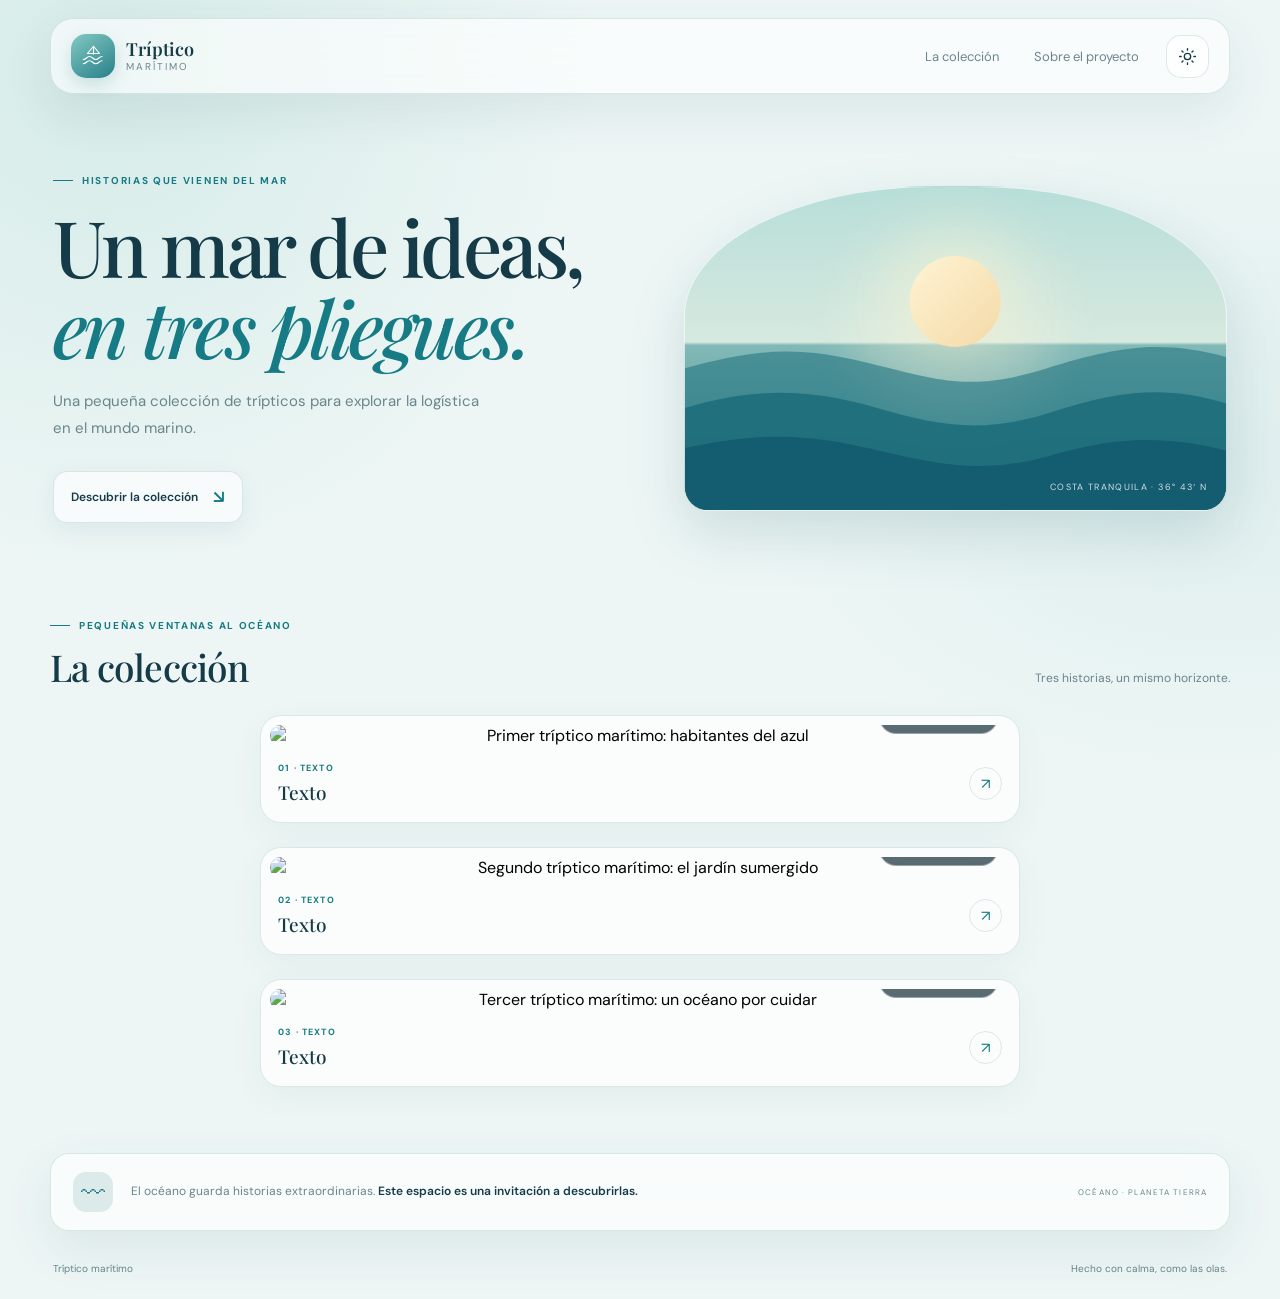
==== triptico/index.html @ 5e7aca82 "Add files via upload" ====
<!DOCTYPE html>
<html lang="es" data-theme="light">
<head>
    <meta charset="UTF-8">
    <meta name="viewport" content="width=device-width, initial-scale=1.0">
    <meta name="theme-color" content="#eaf5f5">
    <meta name="description" content="Una colección de trípticos inspirados en el mar.">
    <title>Tríptico marítimo</title>
    <link rel="stylesheet" href="style.css">
</head>
<body>
    <div class="page-shell">
        <header class="site-header glass-panel">
            <a class="brand" href="#inicio" aria-label="Tríptico marítimo, inicio">
                <span class="brand-mark" aria-hidden="true">
                    <svg viewBox="0 0 48 48" fill="none">
                        <path d="M7 29c5.2 0 5.2-5 10.4-5s5.2 5 10.4 5 5.2-5 10.4-5" />
                        <path d="M7 36c5.2 0 5.2-5 10.4-5s5.2 5 10.4 5 5.2-5 10.4-5" />
                        <path d="M24 7v13m0-13 10 12H14L24 7Z" />
                    </svg>
                </span>
                <span class="brand-copy">
                    <strong>Tríptico</strong>
                    <span>marítimo</span>
                </span>
            </a>

            <nav class="main-nav" aria-label="Navegación principal">
                <a href="#coleccion">La colección</a>
                <a href="#sobre">Sobre el proyecto</a>
            </nav>

            <button class="theme-toggle" type="button" aria-label="Cambiar a modo oscuro" title="Cambiar tema">
                <svg class="sun-icon" viewBox="0 0 24 24" aria-hidden="true">
                    <circle cx="12" cy="12" r="4" />
                    <path d="M12 2v2m0 16v2M4.93 4.93l1.42 1.42m11.3 11.3 1.42 1.42M2 12h2m16 0h2M4.93 19.07l1.42-1.42m11.3-11.3 1.42-1.42" />
                </svg>
                <svg class="moon-icon" viewBox="0 0 24 24" aria-hidden="true">
                    <path d="M20.2 15.1A8.5 8.5 0 0 1 8.9 3.8 8.6 8.6 0 1 0 20.2 15.1Z" />
                </svg>
            </button>
        </header>

        <main id="inicio">
            <section class="hero" aria-labelledby="hero-title">
                <div class="hero-copy">
                    <p class="eyebrow"><span></span> Historias que vienen del mar</p>
                    <h1 id="hero-title">Un mar de ideas,<br><em>en tres pliegues.</em></h1>
                    <p class="hero-description">Una pequeña colección de trípticos para explorar la logística en el mundo marino.</p>
                    <a class="primary-link" href="#coleccion">Descubrir la colección <span aria-hidden="true">↘</span></a>
                </div>
                <div class="hero-art" aria-hidden="true">
                    <span class="sun-glow"></span>
                    <span class="hero-sun"></span>
                    <svg class="hero-wave" viewBox="0 0 620 360" preserveAspectRatio="none">
                        <path d="M0 145c83-30 129-34 210-8s116 44 202 9 133-44 208-18v232H0V145Z" />
                        <path d="M0 205c81-33 146-28 218-1s122 41 202 7 132-40 200-13v162H0V205Z" />
                        <path d="M0 265c94-27 150-19 222 4s123 35 198 7 128-30 200-7v91H0v-95Z" />
                    </svg>
                    <span class="hero-caption">Costa tranquila · 36° 43′ N</span>
                </div>
            </section>

            <section class="collection-section" id="coleccion" aria-labelledby="collection-title">
                <div class="section-heading">
                    <div>
                        <p class="eyebrow"><span></span> Pequeñas ventanas al océano</p>
                        <h2 id="collection-title">La colección</h2>
                    </div>
                    <p class="section-note">Tres historias, un mismo horizonte.</p>
                </div>

                <div class="triptych-grid">
                    <article class="triptych-card">
                        <button class="image-open" type="button" aria-label="Ver el tríptico Habitantes del azul en pantalla completa">
                            <img src="/Imagen1.png" alt="Primer tríptico marítimo: habitantes del azul">
                            <span class="image-open-label"><span aria-hidden="true">⤢</span> Ver y ampliar</span>
                        </button>
                        <div class="card-copy">
                            <div><p class="card-category">01 · Texto</p><h3>Texto</h3></div>
                            <span class="card-arrow" aria-hidden="true">↗</span>
                        </div>
                    </article>

                    <article class="triptych-card">
                        <button class="image-open" type="button" aria-label="Ver el tríptico El jardín sumergido en pantalla completa">
                            <img src="/Imagen2.png" alt="Segundo tríptico marítimo: el jardín sumergido">
                            <span class="image-open-label"><span aria-hidden="true">⤢</span> Ver y ampliar</span>
                        </button>
                        <div class="card-copy">
                            <div><p class="card-category">02 · Texto</p><h3>Texto</h3></div>
                            <span class="card-arrow" aria-hidden="true">↗</span>
                        </div>
                    </article>

                    <article class="triptych-card">
                        <button class="image-open" type="button" aria-label="Ver el tríptico Un océano por cuidar en pantalla completa">
                            <img src="/Imagen3.png" alt="Tercer tríptico marítimo: un océano por cuidar">
                            <span class="image-open-label"><span aria-hidden="true">⤢</span> Ver y ampliar</span>
                        </button>
                        <div class="card-copy">
                            <div><p class="card-category">03 · Texto</p><h3>Texto</h3></div>
                            <span class="card-arrow" aria-hidden="true">↗</span>
                        </div>
                    </article>
                </div>
            </section>

            <section class="about-strip glass-panel" id="sobre">
                <span class="about-icon" aria-hidden="true">〰</span>
                <p>El océano guarda historias extraordinarias. <strong>Este espacio es una invitación a descubrirlas.</strong></p>
                <span class="about-coordinate">OCÉANO · PLANETA TIERRA</span>
            </section>
        </main>

        <footer class="site-footer"><span>Tríptico marítimo</span><span>Hecho con calma, como las olas.</span></footer>
    </div>

    <dialog class="image-viewer" aria-label="Visor de tríptico ampliado">
        <div class="viewer-toolbar">
            <span class="viewer-title">Vista ampliada</span>
            <div class="viewer-controls" aria-label="Controles de zoom">
                <button class="zoom-out" type="button" aria-label="Alejar">−</button>
                <span class="zoom-level" aria-live="polite">100%</span>
                <button class="zoom-in" type="button" aria-label="Acercar">+</button>
                <button class="zoom-reset" type="button">Ajustar</button>
            </div>
            <button class="viewer-close" type="button" aria-label="Cerrar imagen">×</button>
        </div>
        <div class="viewer-stage">
            <img class="viewer-image" alt="">
        </div>
    </dialog>

    <script>
        const themeToggle = document.querySelector('.theme-toggle');
        const themeColor = document.querySelector('meta[name="theme-color"]');
        const savedTheme = localStorage.getItem('triptico-theme');

        if (savedTheme === 'dark') {
            document.documentElement.dataset.theme = 'dark';
            themeColor.content = '#101b25';
            themeToggle.setAttribute('aria-label', 'Cambiar a modo claro');
        }

        themeToggle.addEventListener('click', () => {
            const isDark = document.documentElement.dataset.theme === 'dark';
            const nextTheme = isDark ? 'light' : 'dark';
            document.documentElement.dataset.theme = nextTheme;
            themeColor.content = nextTheme === 'dark' ? '#101b25' : '#eaf5f5';
            themeToggle.setAttribute('aria-label', nextTheme === 'dark' ? 'Cambiar a modo claro' : 'Cambiar a modo oscuro');
            localStorage.setItem('triptico-theme', nextTheme);
        });

        const imageViewer = document.querySelector('.image-viewer');
        const viewerImage = document.querySelector('.viewer-image');
        const zoomLevel = document.querySelector('.zoom-level');
        let currentZoom = 1;

        function setZoom(zoom) {
            currentZoom = Math.min(2.5, Math.max(0.5, zoom));
            viewerImage.style.width = `${currentZoom * 100}%`;
            zoomLevel.textContent = `${Math.round(currentZoom * 100)}%`;
        }

        document.querySelectorAll('.image-open').forEach((button) => {
            button.addEventListener('click', () => {
                const image = button.querySelector('img');
                viewerImage.src = image.src;
                viewerImage.alt = image.alt;
                setZoom(1);
                imageViewer.showModal();
            });
        });

        document.querySelector('.zoom-in').addEventListener('click', () => setZoom(currentZoom + 0.25));
        document.querySelector('.zoom-out').addEventListener('click', () => setZoom(currentZoom - 0.25));
        document.querySelector('.zoom-reset').addEventListener('click', () => setZoom(1));
        document.querySelector('.viewer-close').addEventListener('click', () => imageViewer.close());
        imageViewer.addEventListener('click', (event) => {
            if (event.target === imageViewer) imageViewer.close();
        });
    </script>
</body>
</html>
---- triptico/style.css ----
@import url('https://fonts.googleapis.com/css2?family=DM+Sans:wght@400;500;600;700&family=Playfair+Display:ital,wght@0,500;0,600;0,700;1,500;1,600&display=swap');

:root {
	color-scheme: light;
	--page: #edf6f5;
	--page-deep: #dcebea;
	--ink: #153b49;
	--muted: #6a858b;
	--accent: #167b84;
	--line: rgba(36, 94, 104, .14);
	--glass: rgba(255, 255, 255, .62);
	--card: rgba(255, 255, 255, .76);
	--shadow: 0 18px 50px rgba(35, 80, 88, .09);
	font-family: 'DM Sans', sans-serif;
}

:root[data-theme='dark'] {
	color-scheme: dark;
	--page: #101b25;
	--page-deep: #172936;
	--ink: #e4f0ee;
	--muted: #9bb3b6;
	--accent: #80d3cd;
	--line: rgba(188, 226, 222, .14);
	--glass: rgba(31, 51, 64, .66);
	--card: rgba(26, 43, 55, .88);
	--shadow: 0 18px 50px rgba(0, 0, 0, .2);
}

* { box-sizing: border-box; }

html { scroll-behavior: smooth; }

body {
	min-width: 320px;
	margin: 0;
	color: var(--ink);
	background:
		radial-gradient(ellipse at 8% 5%, rgba(178, 220, 213, .4), transparent 31rem),
		radial-gradient(ellipse at 95% 35%, rgba(193, 222, 224, .33), transparent 30rem),
		var(--page);
	transition: color .3s ease, background-color .3s ease;
}

button, a { font: inherit; }
a { color: inherit; text-decoration: none; }

.page-shell { width: min(1180px, calc(100% - 64px)); margin: 0 auto; }
.glass-panel { background: var(--glass); border: 1px solid rgba(255, 255, 255, .53); box-shadow: var(--shadow); backdrop-filter: blur(22px); -webkit-backdrop-filter: blur(22px); }

.site-header {
	position: sticky;
	z-index: 5;
	top: 18px;
	display: flex;
	align-items: center;
	justify-content: space-between;
	min-height: 76px;
	margin-top: 18px;
	padding: 12px 20px;
	border: 1px solid var(--line);
	border-radius: 23px;
}

.brand { display: inline-flex; align-items: center; gap: 11px; }
.brand-mark { display: grid; width: 44px; height: 44px; place-items: center; border-radius: 15px; color: white; background: linear-gradient(145deg, #83c9c3, #287f89); box-shadow: 0 7px 18px rgba(35, 121, 130, .2); }
.brand-mark svg { width: 29px; stroke: currentColor; stroke-linecap: round; stroke-linejoin: round; stroke-width: 1.8; }
.brand-copy { display: flex; flex-direction: column; line-height: 1.02; }
.brand-copy strong { font-family: 'Playfair Display', serif; font-size: 18px; font-weight: 600; }
.brand-copy span { margin-top: 4px; color: var(--muted); font-size: 10px; letter-spacing: .2em; text-transform: uppercase; }
.main-nav { display: flex; align-items: center; gap: 35px; margin-left: auto; margin-right: 27px; }
.main-nav a { color: var(--muted); font-size: 13px; transition: color .2s ease; }
.main-nav a:hover { color: var(--accent); }
.theme-toggle { display: grid; width: 43px; height: 43px; place-items: center; border: 1px solid var(--line); border-radius: 15px; color: var(--ink); background: var(--glass); cursor: pointer; transition: transform .2s ease, background .2s ease; }
.theme-toggle:hover { transform: translateY(-2px); background: var(--page-deep); }
.theme-toggle svg { width: 19px; fill: none; stroke: currentColor; stroke-linecap: round; stroke-linejoin: round; stroke-width: 1.7; }
.moon-icon, [data-theme='dark'] .sun-icon { display: none; }
[data-theme='dark'] .moon-icon { display: block; }

.hero { display: grid; min-height: 460px; grid-template-columns: 1fr .92fr; align-items: center; gap: 40px; padding: 68px 3px 72px; }
.hero-copy { position: relative; z-index: 1; padding: 12px 0; }
.eyebrow { display: flex; align-items: center; gap: 9px; margin: 0 0 19px; color: var(--accent); font-size: 10px; font-weight: 700; letter-spacing: .17em; text-transform: uppercase; }
.eyebrow > span { width: 20px; height: 1px; background: currentColor; }
h1, h2, h3, p { margin-top: 0; }
h1, h2, h3 { font-family: 'Playfair Display', Georgia, serif; }
h1 { max-width: 580px; margin-bottom: 20px; font-size: clamp(48px, 6.4vw, 78px); font-weight: 500; letter-spacing: -.045em; line-height: 1.04; }
h1 em { color: var(--accent); font-weight: 500; }
.hero-description { max-width: 430px; margin-bottom: 29px; color: var(--muted); font-size: 15px; line-height: 1.8; }
.primary-link { display: inline-flex; align-items: center; gap: 15px; padding: 13px 17px; border: 1px solid var(--line); border-radius: 14px; color: var(--ink); background: var(--glass); box-shadow: 0 8px 24px rgba(29, 81, 91, .07); font-size: 12px; font-weight: 600; transition: gap .2s ease, transform .2s ease; }
.primary-link:hover { gap: 21px; transform: translateY(-2px); }
.primary-link span { color: var(--accent); font-size: 18px; }

.hero-art { position: relative; height: 325px; overflow: hidden; border: 1px solid rgba(255, 255, 255, .65); border-radius: 46% 46% 24px 24px / 40% 40% 24px 24px; background: linear-gradient(180deg, #b7ded9 0%, #d6e9df 48%, #82b9b7 49%, #428b94 100%); box-shadow: 0 22px 55px rgba(53, 113, 119, .18); }
.sun-glow { position: absolute; top: 27px; left: 50%; width: 210px; height: 210px; border-radius: 50%; background: rgba(250, 246, 220, .29); filter: blur(24px); transform: translateX(-50%); }
.hero-sun { position: absolute; top: 69px; left: 50%; width: 91px; height: 91px; border-radius: 50%; background: linear-gradient(135deg, #fff4d4, #f4d9a6); box-shadow: 0 0 50px rgba(255, 242, 205, .52); transform: translateX(-50%); }
.hero-wave { position: absolute; right: 0; bottom: -1px; left: 0; width: 100%; height: 74%; }
.hero-wave path:nth-child(1) { fill: rgba(39, 120, 132, .62); }
.hero-wave path:nth-child(2) { fill: rgba(25, 105, 121, .78); }
.hero-wave path:nth-child(3) { fill: #145c70; }
.hero-caption { position: absolute; right: 19px; bottom: 17px; color: rgba(255, 255, 255, .8); font-size: 9px; letter-spacing: .15em; text-transform: uppercase; }
[data-theme='dark'] .hero-art { background: linear-gradient(180deg, #29495b 0%, #526f75 47%, #316978 48%, #183f54 100%); }
[data-theme='dark'] .hero-wave path:nth-child(3) { fill: #102f43; }

.collection-section { padding: 12px 0 66px; }
.section-heading { display: flex; align-items: end; justify-content: space-between; margin-bottom: 24px; }
.section-heading .eyebrow { margin-bottom: 10px; }
h2 { margin: 0; font-size: 37px; font-weight: 500; letter-spacing: -.025em; }
.section-note { margin-bottom: 5px; color: var(--muted); font-size: 12px; }
.triptych-grid { display: grid; max-width: 760px; grid-template-columns: 1fr; gap: 24px; margin: 0 auto; }
.triptych-card { padding: 9px 9px 17px; border: 1px solid var(--line); border-radius: 21px; background: var(--card); box-shadow: 0 10px 32px rgba(38, 83, 89, .055); transition: transform .25s ease, box-shadow .25s ease; }
.triptych-card:hover { transform: translateY(-5px); box-shadow: var(--shadow); }
.image-open { position: relative; display: block; width: 100%; overflow: hidden; padding: 0; border: 0; border-radius: 15px; background: transparent; cursor: zoom-in; }
.image-open img { display: block; width: 100%; height: auto; }
.image-open-label { position: absolute; right: 12px; bottom: 12px; display: flex; align-items: center; gap: 7px; padding: 9px 12px; border: 1px solid rgba(255, 255, 255, .38); border-radius: 30px; color: white; background: rgba(12, 39, 49, .68); backdrop-filter: blur(12px); font-size: 11px; font-weight: 600; }
.image-open-label > span { font-size: 17px; line-height: .8; }
.image-viewer { position: fixed; inset: 0; width: 100vw; height: 100dvh; max-width: 100vw; max-height: 100dvh; margin: 0; padding: 0; overflow: hidden; border: 0; color: var(--ink); background: var(--page); }
.image-viewer::backdrop { background: rgba(4, 16, 24, .88); backdrop-filter: blur(8px); }
.viewer-toolbar { position: relative; z-index: 1; display: flex; min-height: 64px; align-items: center; justify-content: space-between; gap: 12px; padding: 10px 16px; border-bottom: 1px solid var(--line); background: var(--glass); backdrop-filter: blur(18px); }
.viewer-title { overflow: hidden; font-size: 12px; font-weight: 600; text-overflow: ellipsis; white-space: nowrap; }
.viewer-controls { display: flex; align-items: center; gap: 8px; }
.viewer-controls button, .viewer-close { min-width: 36px; height: 36px; padding: 0 10px; border: 1px solid var(--line); border-radius: 12px; color: var(--ink); background: var(--card); cursor: pointer; }
.viewer-controls button:hover, .viewer-close:hover { background: var(--page-deep); }
.viewer-controls .zoom-in, .viewer-controls .zoom-out { font-size: 21px; }
.zoom-level { min-width: 43px; color: var(--muted); font-size: 11px; text-align: center; }
.viewer-controls .zoom-reset { font-size: 11px; }
.viewer-close { flex: 0 0 auto; font-size: 23px; line-height: 1; }
.viewer-stage { width: 100%; height: calc(100dvh - 64px); overflow: auto; overscroll-behavior: contain; padding: 10px 14px 28px; touch-action: pan-x pan-y pinch-zoom; }
.viewer-image { display: block; width: 100%; height: auto; margin: 0 auto; }
.card-copy { display: flex; align-items: center; justify-content: space-between; padding: 16px 8px 0; }
.card-category { margin-bottom: 5px; color: var(--accent); font-size: 9px; font-weight: 700; letter-spacing: .13em; text-transform: uppercase; }
h3 { margin-bottom: 0; font-size: 19px; font-weight: 500; }
.card-arrow { display: grid; width: 33px; height: 33px; flex: 0 0 auto; place-items: center; border: 1px solid var(--line); border-radius: 50%; color: var(--accent); font-size: 15px; }

.about-strip { display: flex; align-items: center; gap: 18px; margin-bottom: 31px; padding: 18px 22px; border: 1px solid var(--line); border-radius: 19px; }
.about-icon { display: grid; width: 40px; height: 40px; flex: 0 0 auto; place-items: center; border-radius: 13px; color: var(--accent); background: var(--page-deep); font-size: 24px; }
.about-strip p { flex: 1; margin: 0; color: var(--muted); font-size: 12px; line-height: 1.65; }
.about-strip strong { color: var(--ink); font-weight: 600; }
.about-coordinate { color: var(--muted); font-size: 8px; letter-spacing: .14em; white-space: nowrap; }
.site-footer { display: flex; justify-content: space-between; padding: 0 3px 24px; color: var(--muted); font-size: 10px; }

@media (max-width: 760px) {
	.page-shell { width: min(100% - 36px, 600px); }
	.site-header { min-height: 68px; padding: 10px 12px; border-radius: 19px; }
	.main-nav { gap: 16px; margin-right: 15px; }
	.main-nav a { font-size: 11px; }
	.hero { min-height: auto; grid-template-columns: 1fr; gap: 35px; padding: 62px 0 55px; }
	.hero-art { width: min(100%, 500px); height: 280px; justify-self: center; }
	.hero-copy { padding: 0; }
}

@media (max-width: 520px) {
	.page-shell { width: calc(100% - 28px); }
	.site-header { top: 10px; margin-top: 10px; }
	.brand { gap: 8px; }
	.brand-mark { width: 39px; height: 39px; border-radius: 13px; }
	.brand-copy strong { font-size: 16px; }
	.main-nav { gap: 13px; margin-right: 11px; }
	.main-nav a { font-size: 10px; }
	.main-nav a:last-child { display: none; }
	.theme-toggle { width: 39px; height: 39px; border-radius: 13px; }
	.hero { padding-top: 53px; }
	h1 { font-size: clamp(45px, 13vw, 64px); }
	.hero-description { font-size: 14px; }
	.hero-art { height: 235px; border-radius: 42% 42% 20px 20px / 32% 32% 20px 20px; }
	.viewer-toolbar { gap: 7px; padding: 9px 10px; }
	.viewer-title { display: none; }
	.viewer-controls { margin-left: auto; gap: 6px; }
	.viewer-controls button, .viewer-close { min-width: 34px; height: 34px; padding: 0 8px; }
	.section-heading { align-items: start; flex-direction: column; gap: 8px; }
	h2 { font-size: 33px; }
	.section-note { margin: 0; }
	.triptych-grid { gap: 14px; }
	.about-strip { align-items: flex-start; gap: 12px; padding: 15px; }
	.about-coordinate { display: none; }
	.site-footer { gap: 12px; font-size: 9px; }
}

@media (prefers-reduced-motion: reduce) {
	*, *::before, *::after { scroll-behavior: auto !important; transition-duration: .01ms !important; }
}
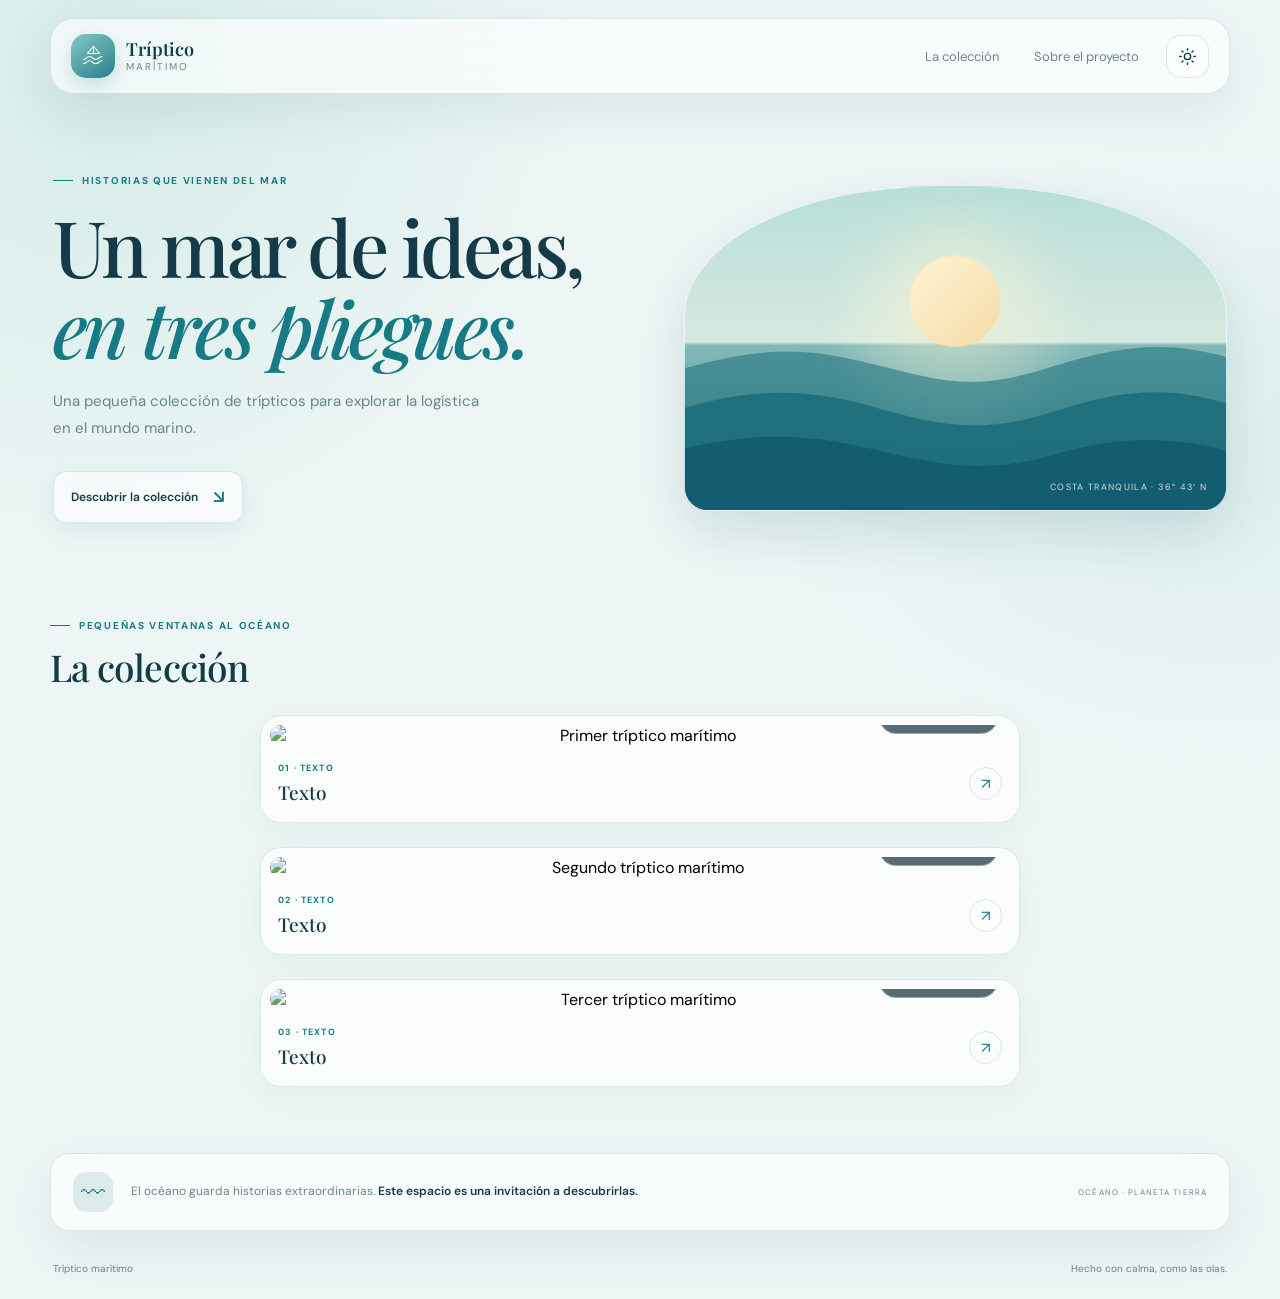
==== commit 4ff8b747: "Update index.html" ====
--- a/triptico/index.html
+++ b/triptico/index.html
@@ -67,13 +67,12 @@
                         <p class="eyebrow"><span></span> Pequeñas ventanas al océano</p>
                         <h2 id="collection-title">La colección</h2>
                     </div>
-                    <p class="section-note">Tres historias, un mismo horizonte.</p>
                 </div>
 
                 <div class="triptych-grid">
                     <article class="triptych-card">
-                        <button class="image-open" type="button" aria-label="Ver el tríptico Habitantes del azul en pantalla completa">
-                            <img src="/Imagen1.png" alt="Primer tríptico marítimo: habitantes del azul">
+                        <button class="image-open" type="button" aria-label="Ver el tríptico en pantalla completa">
+                            <img src="/Imagen1.png" alt="Primer tríptico marítimo">
                             <span class="image-open-label"><span aria-hidden="true">⤢</span> Ver y ampliar</span>
                         </button>
                         <div class="card-copy">
@@ -83,8 +82,8 @@
                     </article>
 
                     <article class="triptych-card">
-                        <button class="image-open" type="button" aria-label="Ver el tríptico El jardín sumergido en pantalla completa">
-                            <img src="/Imagen2.png" alt="Segundo tríptico marítimo: el jardín sumergido">
+                        <button class="image-open" type="button" aria-label="Ver el tríptico en pantalla completa">
+                            <img src="/Imagen2.png" alt="Segundo tríptico marítimo">
                             <span class="image-open-label"><span aria-hidden="true">⤢</span> Ver y ampliar</span>
                         </button>
                         <div class="card-copy">
@@ -94,8 +93,8 @@
                     </article>
 
                     <article class="triptych-card">
-                        <button class="image-open" type="button" aria-label="Ver el tríptico Un océano por cuidar en pantalla completa">
-                            <img src="/Imagen3.png" alt="Tercer tríptico marítimo: un océano por cuidar">
+                        <button class="image-open" type="button" aria-label="Ver el tríptico en pantalla completa">
+                            <img src="/Imagen3.png" alt="Tercer tríptico marítimo">
                             <span class="image-open-label"><span aria-hidden="true">⤢</span> Ver y ampliar</span>
                         </button>
                         <div class="card-copy">
@@ -182,4 +181,4 @@
         });
     </script>
 </body>
-</html>+</html>
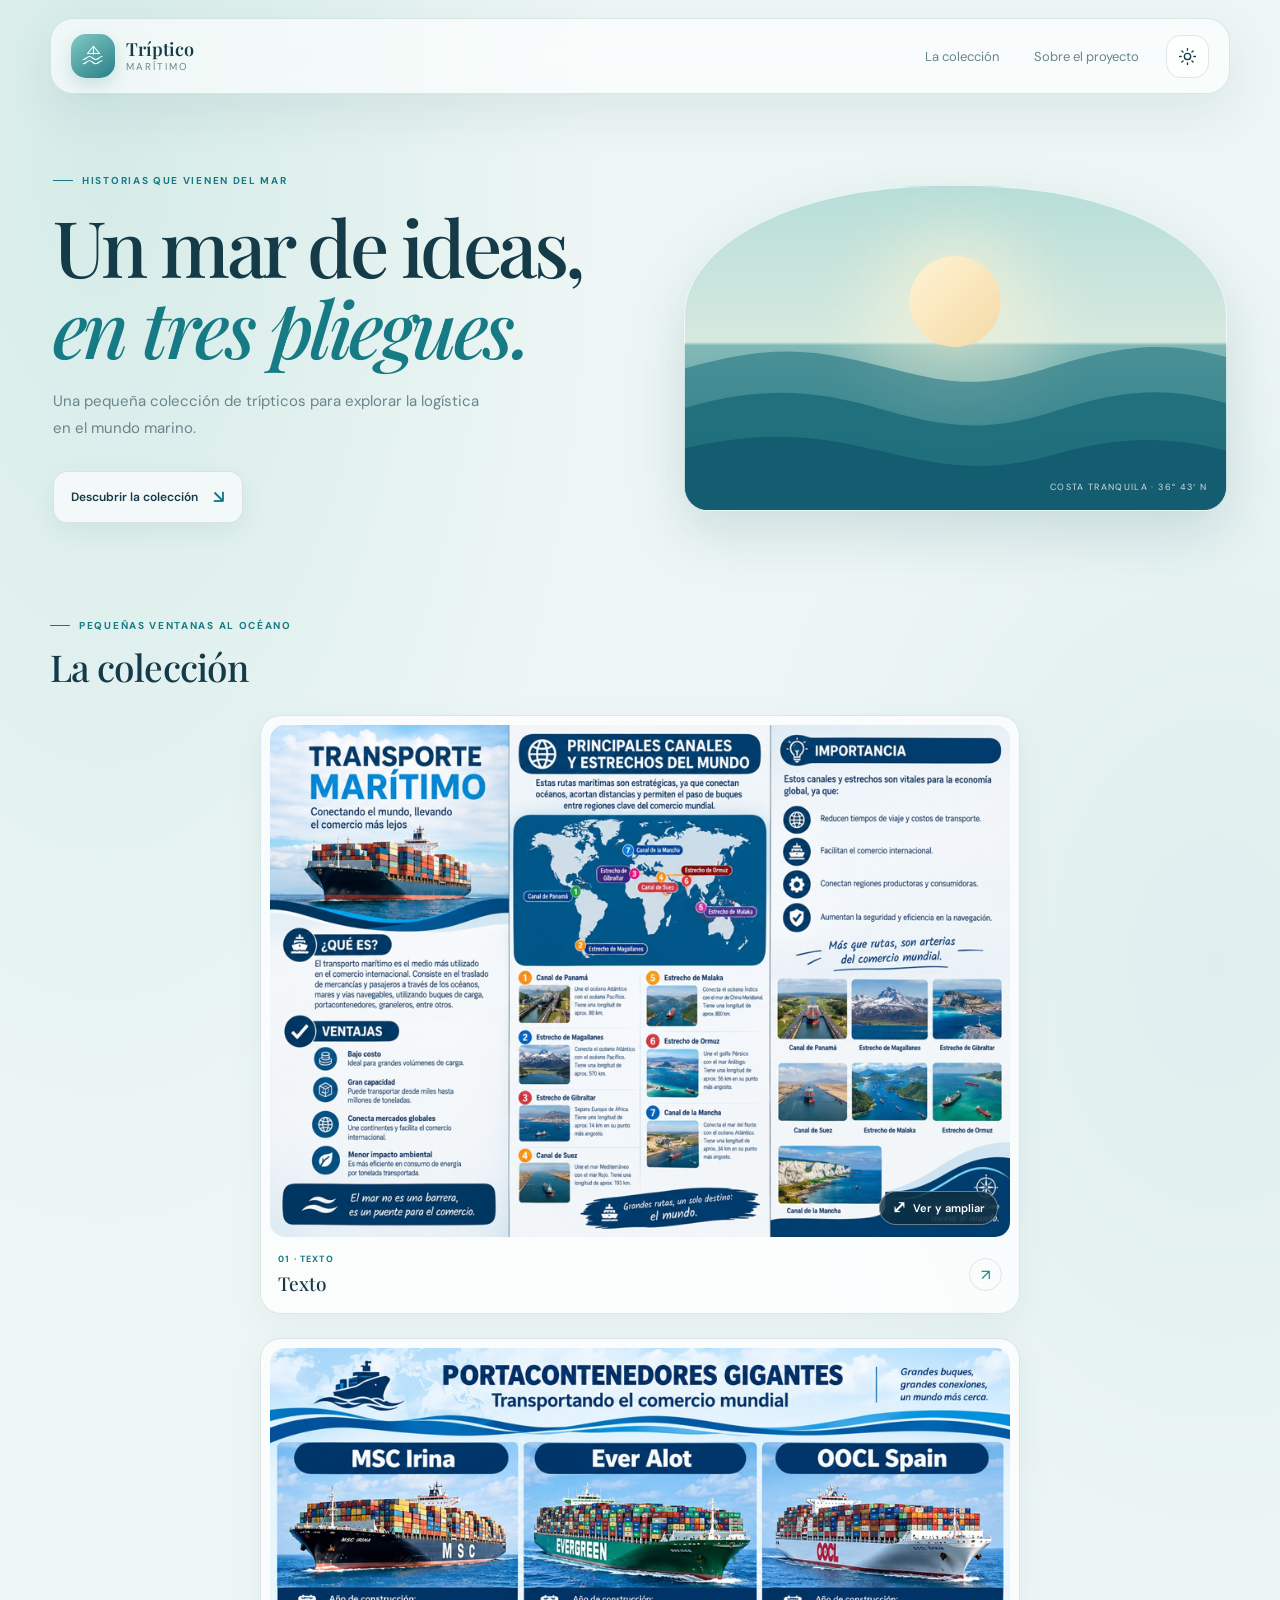
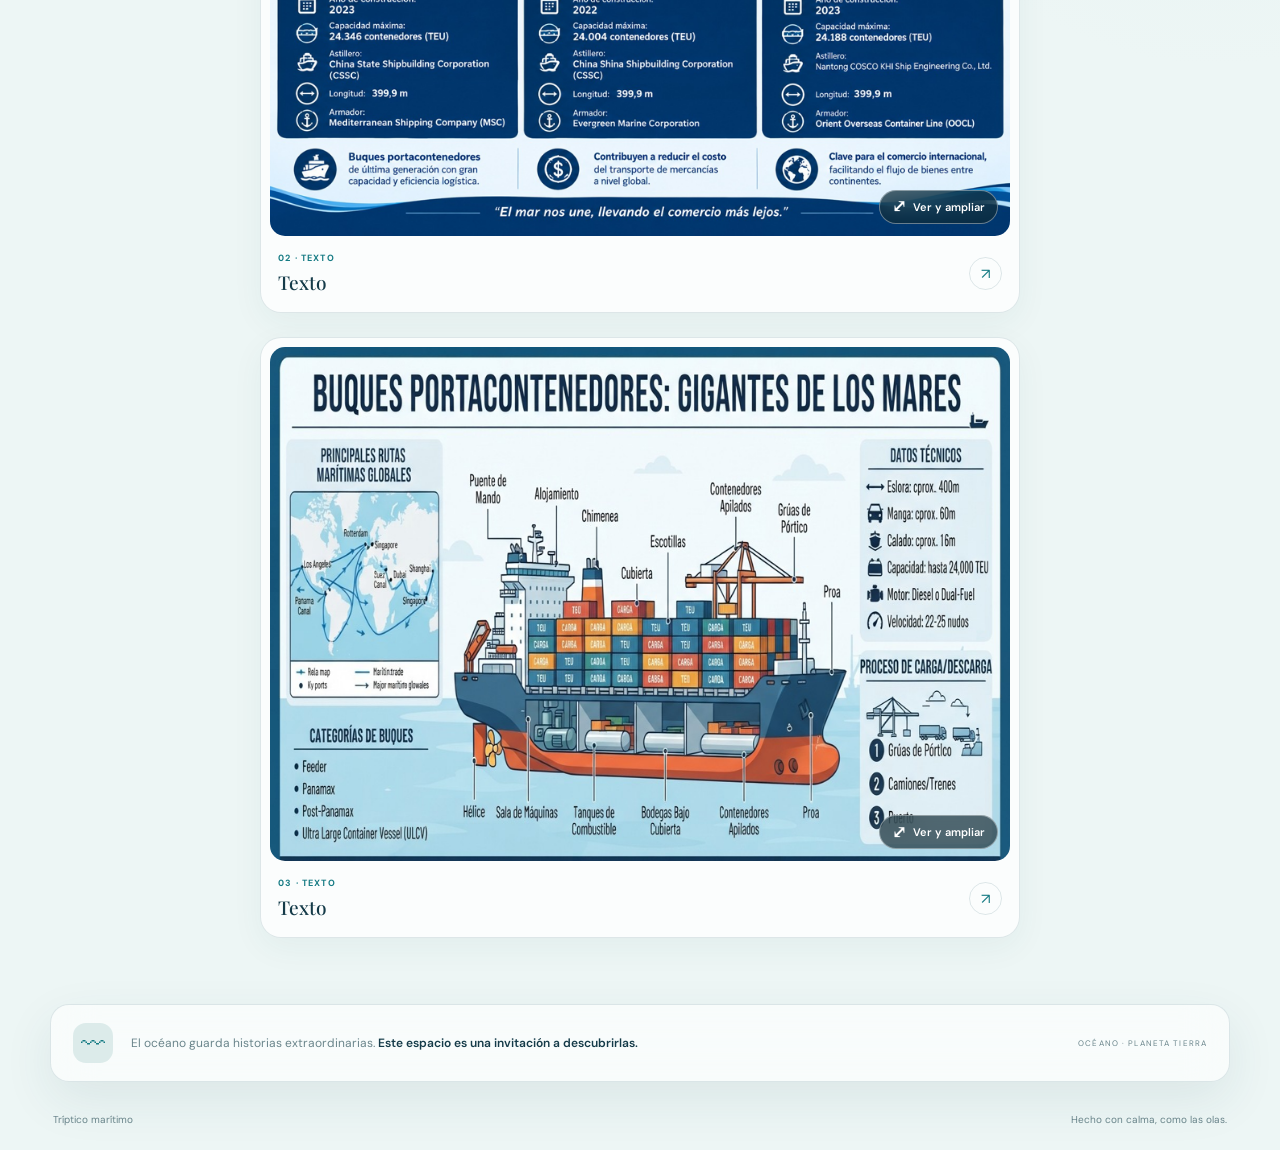
==== commit 7760f71b: "Update index.html" ====
--- a/triptico/index.html
+++ b/triptico/index.html
@@ -72,7 +72,7 @@
                 <div class="triptych-grid">
                     <article class="triptych-card">
                         <button class="image-open" type="button" aria-label="Ver el tríptico en pantalla completa">
-                            <img src="/Imagen1.png" alt="Primer tríptico marítimo">
+                            <img src="Imagen1.png" alt="Primer tríptico marítimo">
                             <span class="image-open-label"><span aria-hidden="true">⤢</span> Ver y ampliar</span>
                         </button>
                         <div class="card-copy">
@@ -83,7 +83,7 @@
 
                     <article class="triptych-card">
                         <button class="image-open" type="button" aria-label="Ver el tríptico en pantalla completa">
-                            <img src="/Imagen2.png" alt="Segundo tríptico marítimo">
+                            <img src="Imagen2.png" alt="Segundo tríptico marítimo">
                             <span class="image-open-label"><span aria-hidden="true">⤢</span> Ver y ampliar</span>
                         </button>
                         <div class="card-copy">
@@ -94,7 +94,7 @@
 
                     <article class="triptych-card">
                         <button class="image-open" type="button" aria-label="Ver el tríptico en pantalla completa">
-                            <img src="/Imagen3.png" alt="Tercer tríptico marítimo">
+                            <img src="Imagen3.png" alt="Tercer tríptico marítimo">
                             <span class="image-open-label"><span aria-hidden="true">⤢</span> Ver y ampliar</span>
                         </button>
                         <div class="card-copy">
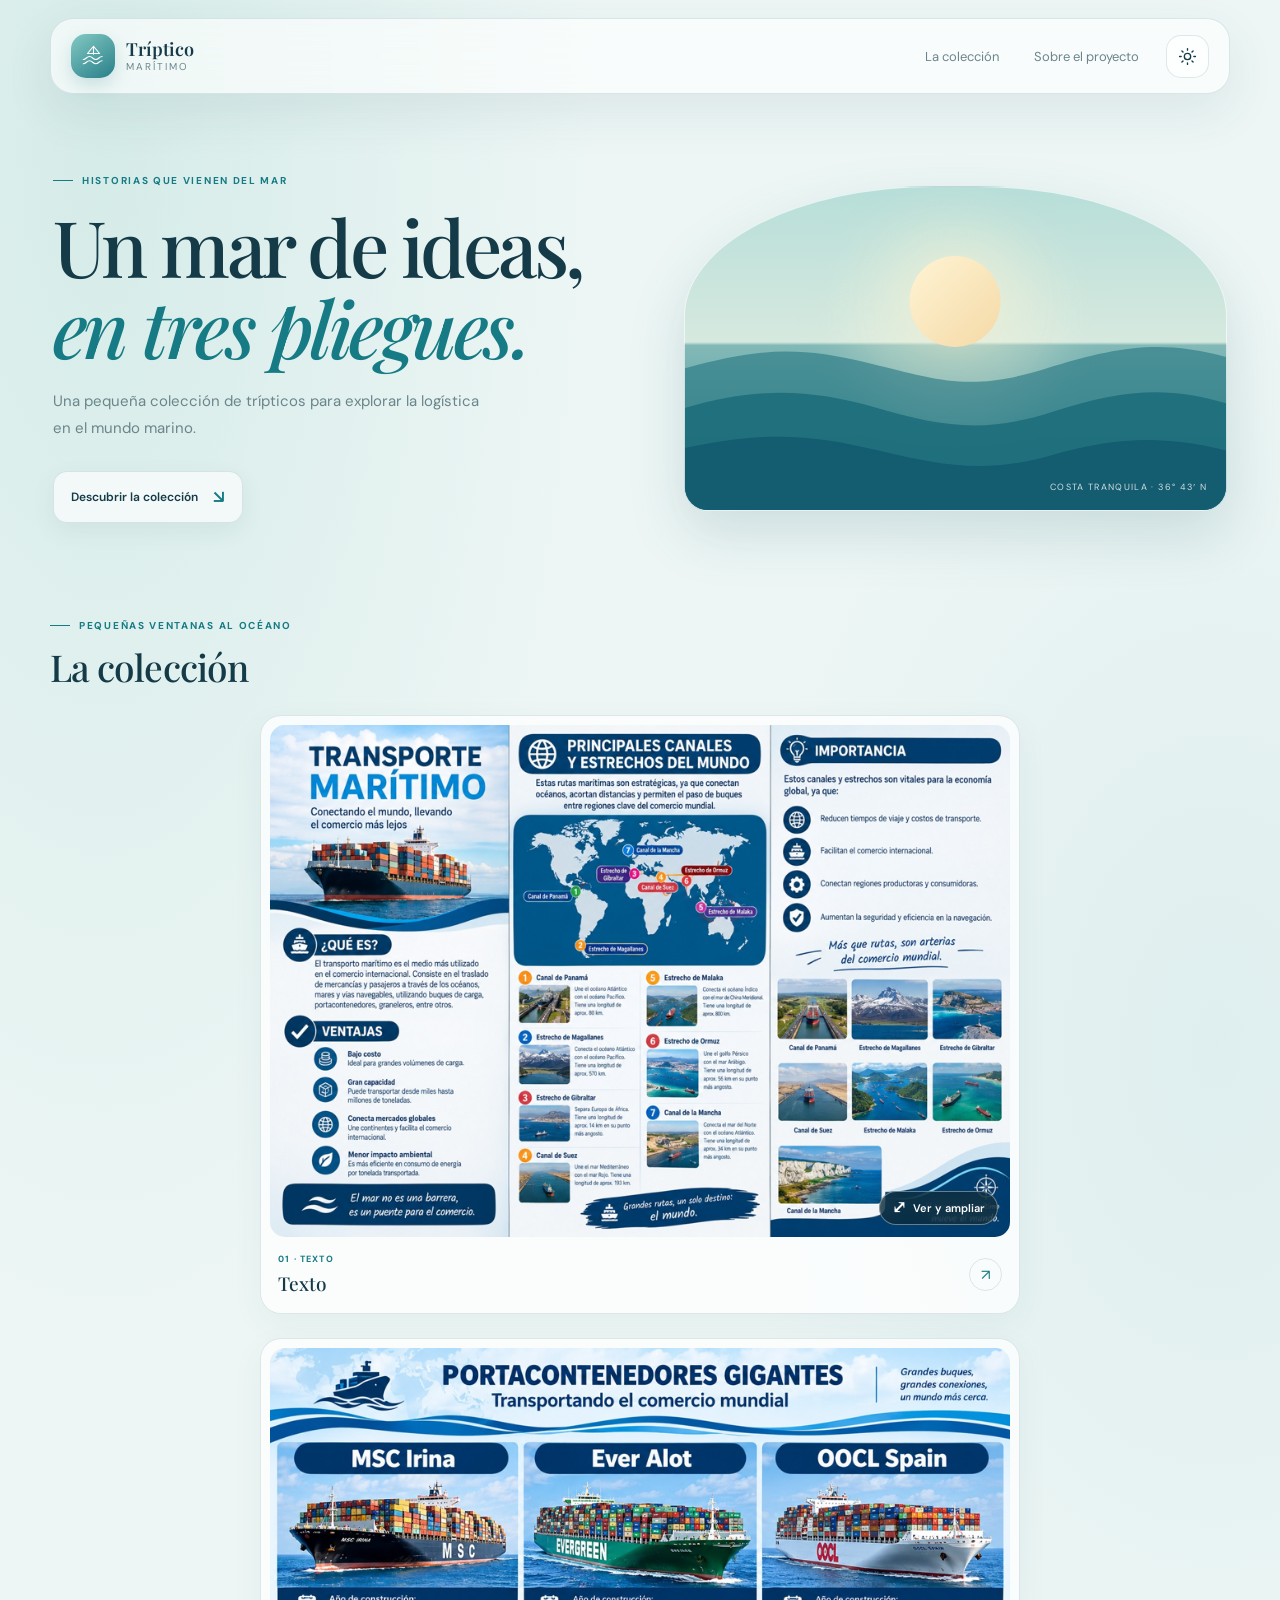
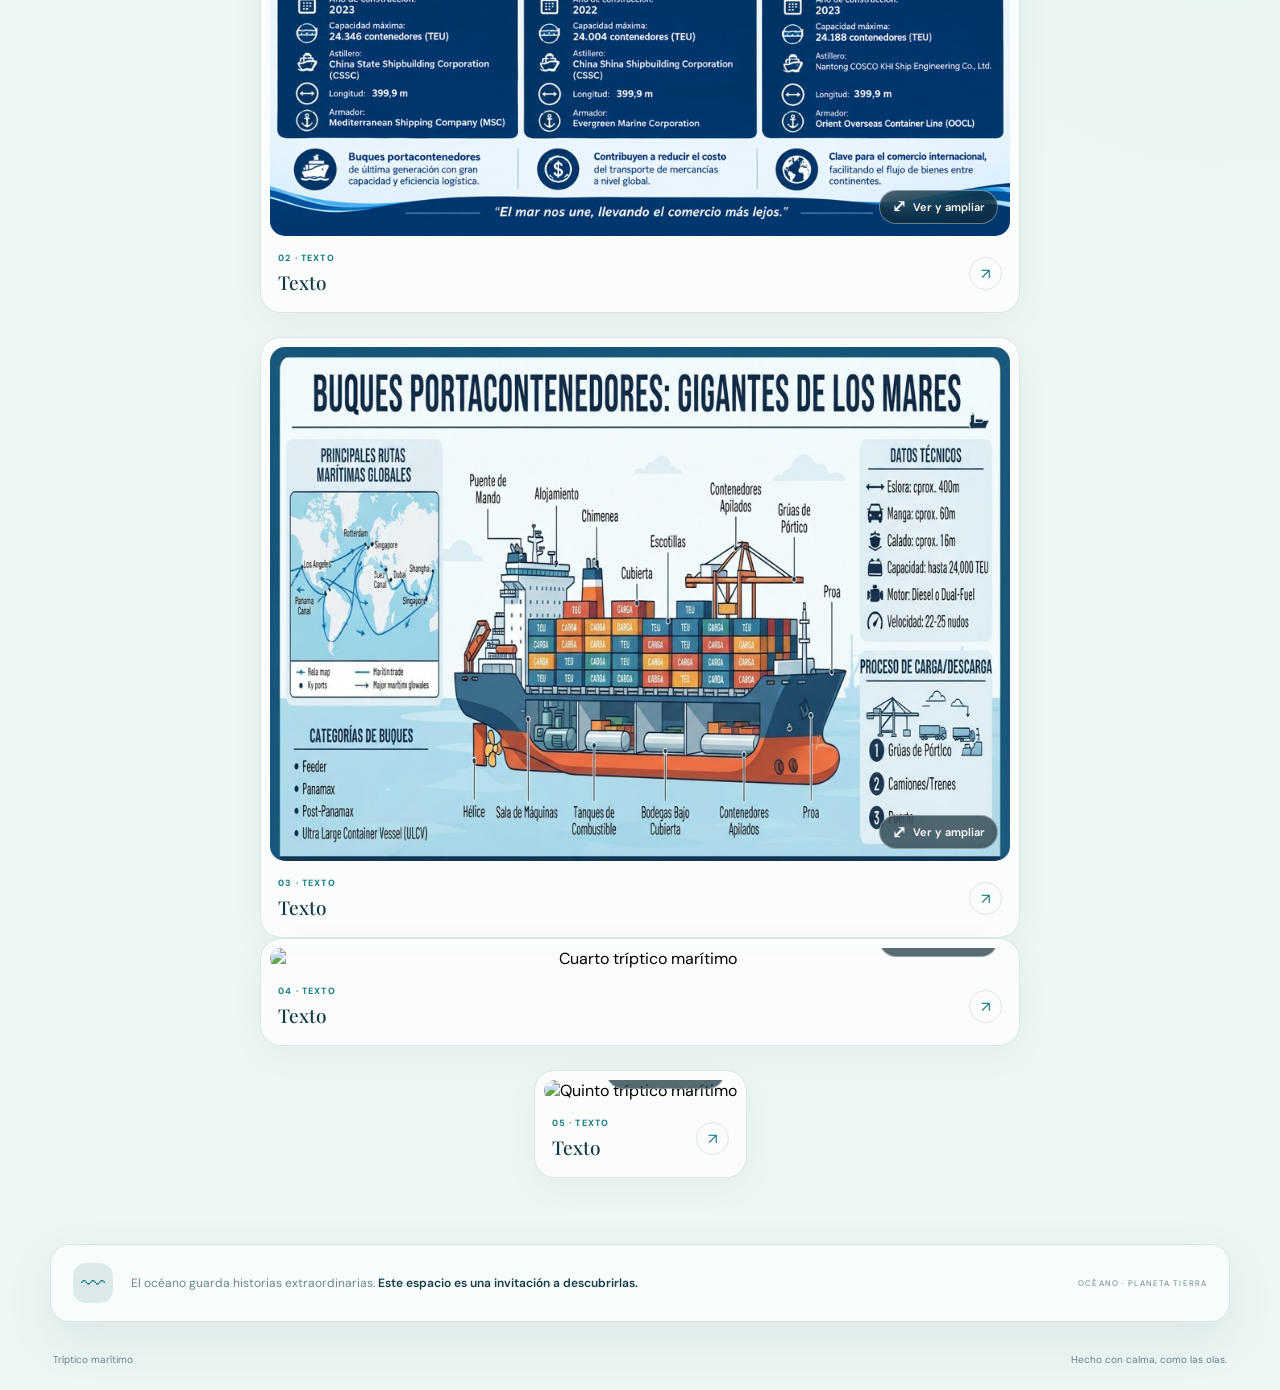
==== commit 1103bdee: "Update index.html" ====
--- a/triptico/index.html
+++ b/triptico/index.html
@@ -103,6 +103,29 @@
                         </div>
                     </article>
                 </div>
+                <div class="triptych-grid">
+                    <article class="triptych-card">
+                        <button class="image-open" type="button" aria-label="Ver el tríptico en pantalla completa">
+                            <img src="Imagen4.png" alt="Cuarto tríptico marítimo">
+                            <span class="image-open-label"><span aria-hidden="true">⤢</span> Ver y ampliar</span>
+                        </button>
+                        <div class="card-copy">
+                            <div><p class="card-category">04 · Texto</p><h3>Texto</h3></div>
+                            <span class="card-arrow" aria-hidden="true">↗</span>
+                        </div>
+                    </article>
+
+                    <div class="triptych-grid">
+                    <article class="triptych-card">
+                        <button class="image-open" type="button" aria-label="Ver el tríptico en pantalla completa">
+                            <img src="Imagen5.png" alt="Quinto tríptico marítimo">
+                            <span class="image-open-label"><span aria-hidden="true">⤢</span> Ver y ampliar</span>
+                        </button>
+                        <div class="card-copy">
+                            <div><p class="card-category">05 · Texto</p><h3>Texto</h3></div>
+                            <span class="card-arrow" aria-hidden="true">↗</span>
+                        </div>
+                    </article>
             </section>
 
             <section class="about-strip glass-panel" id="sobre">
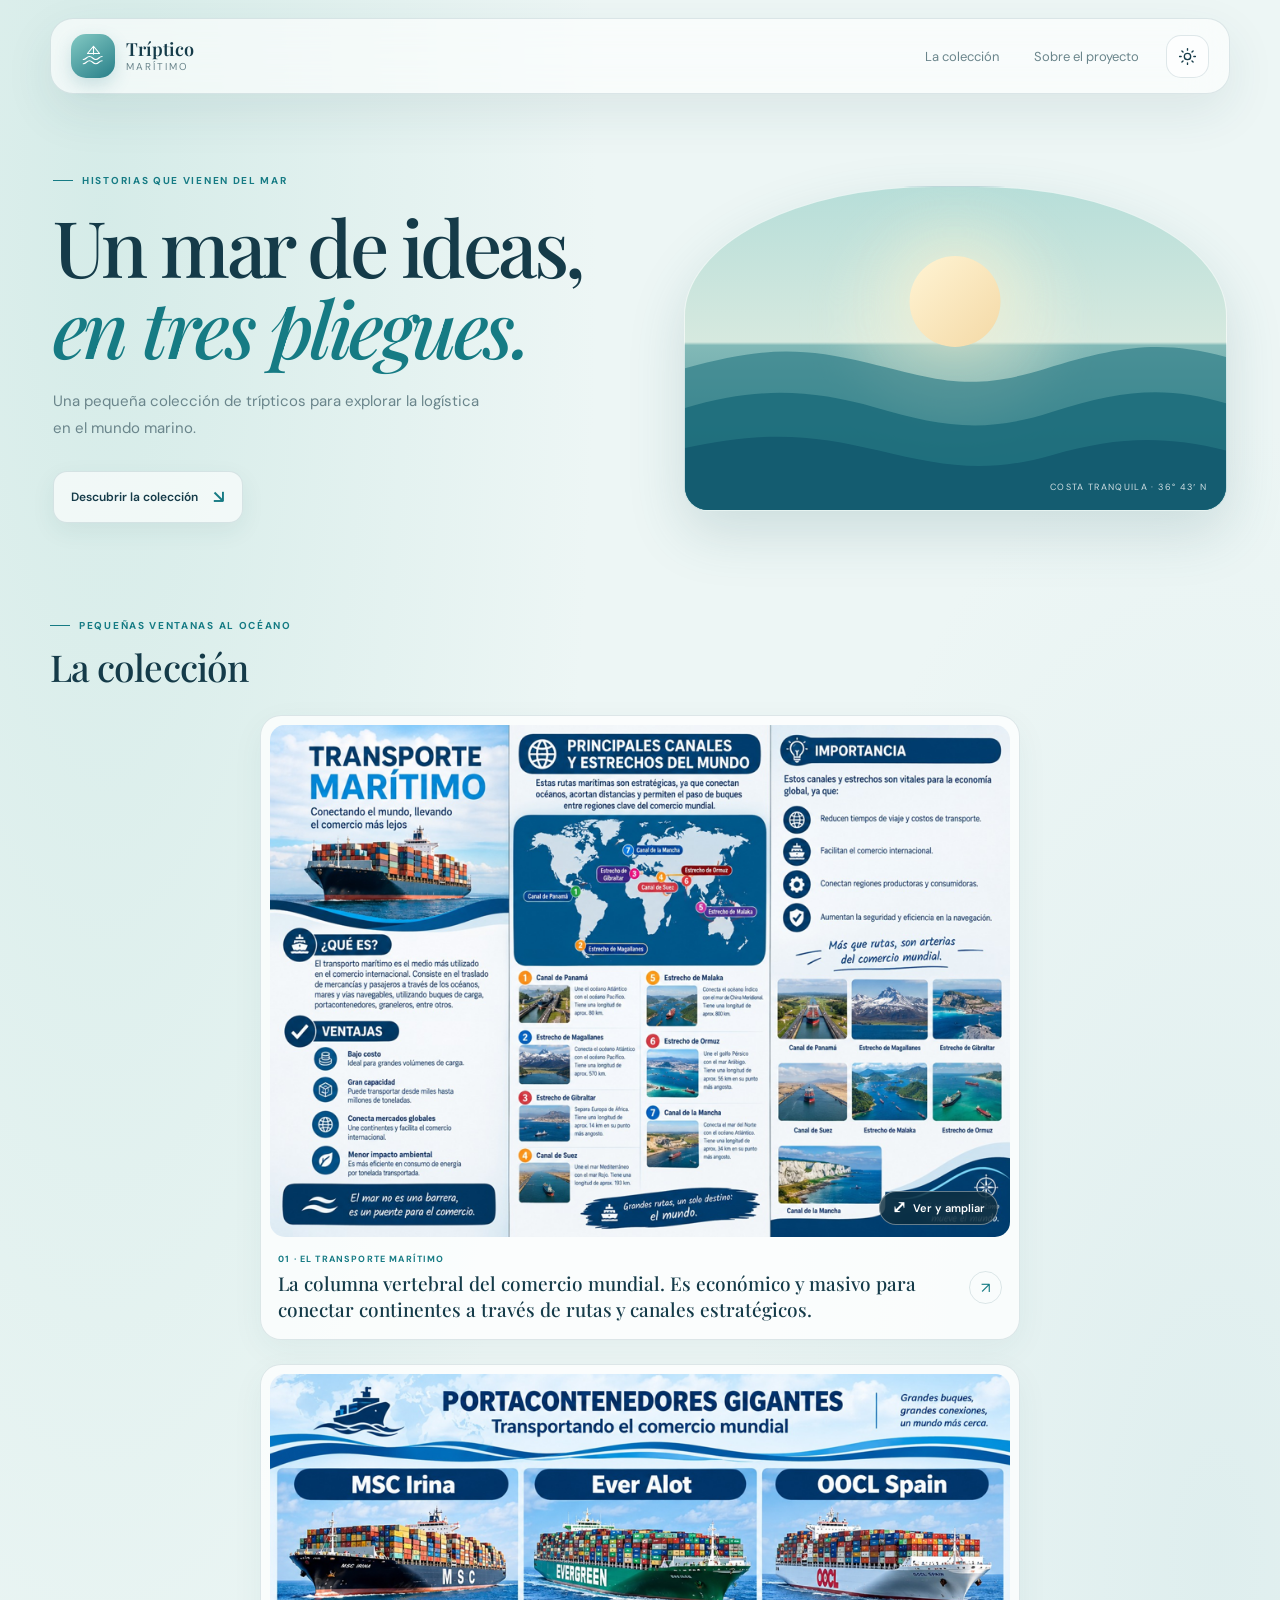
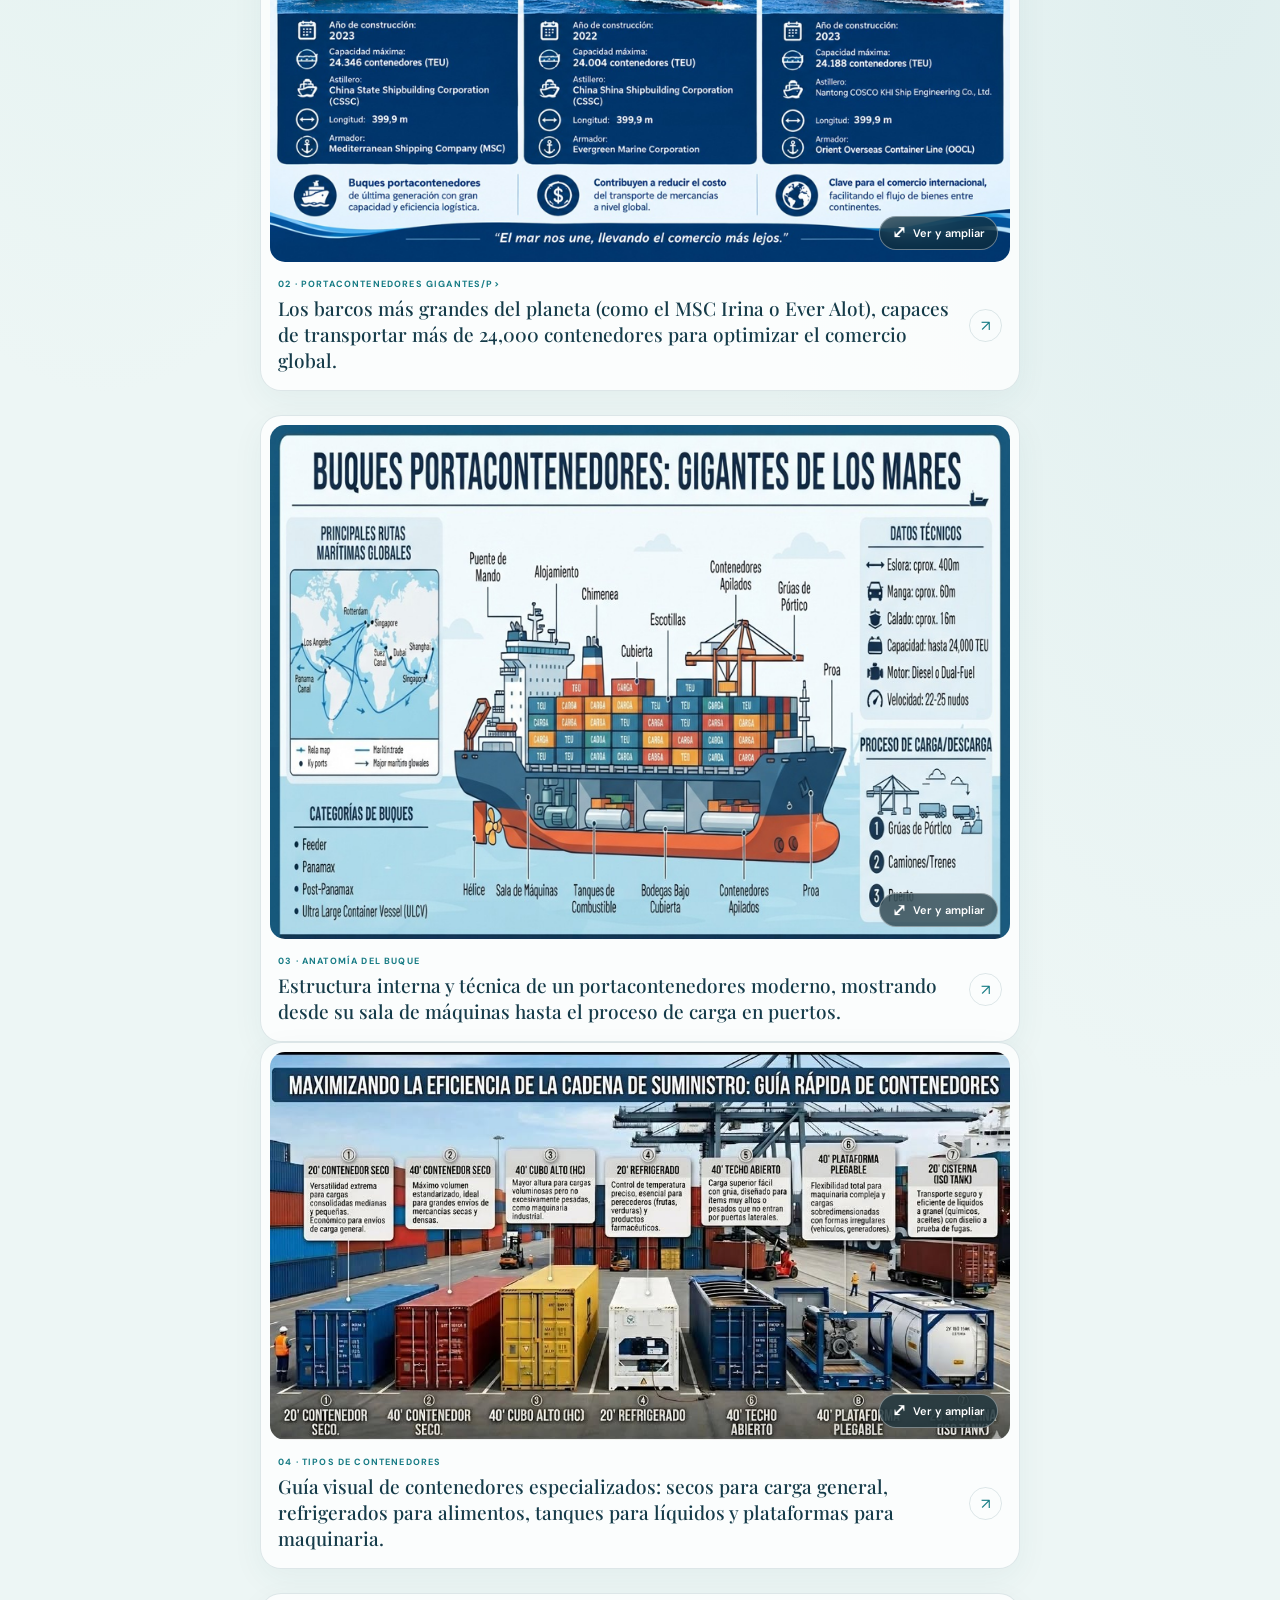
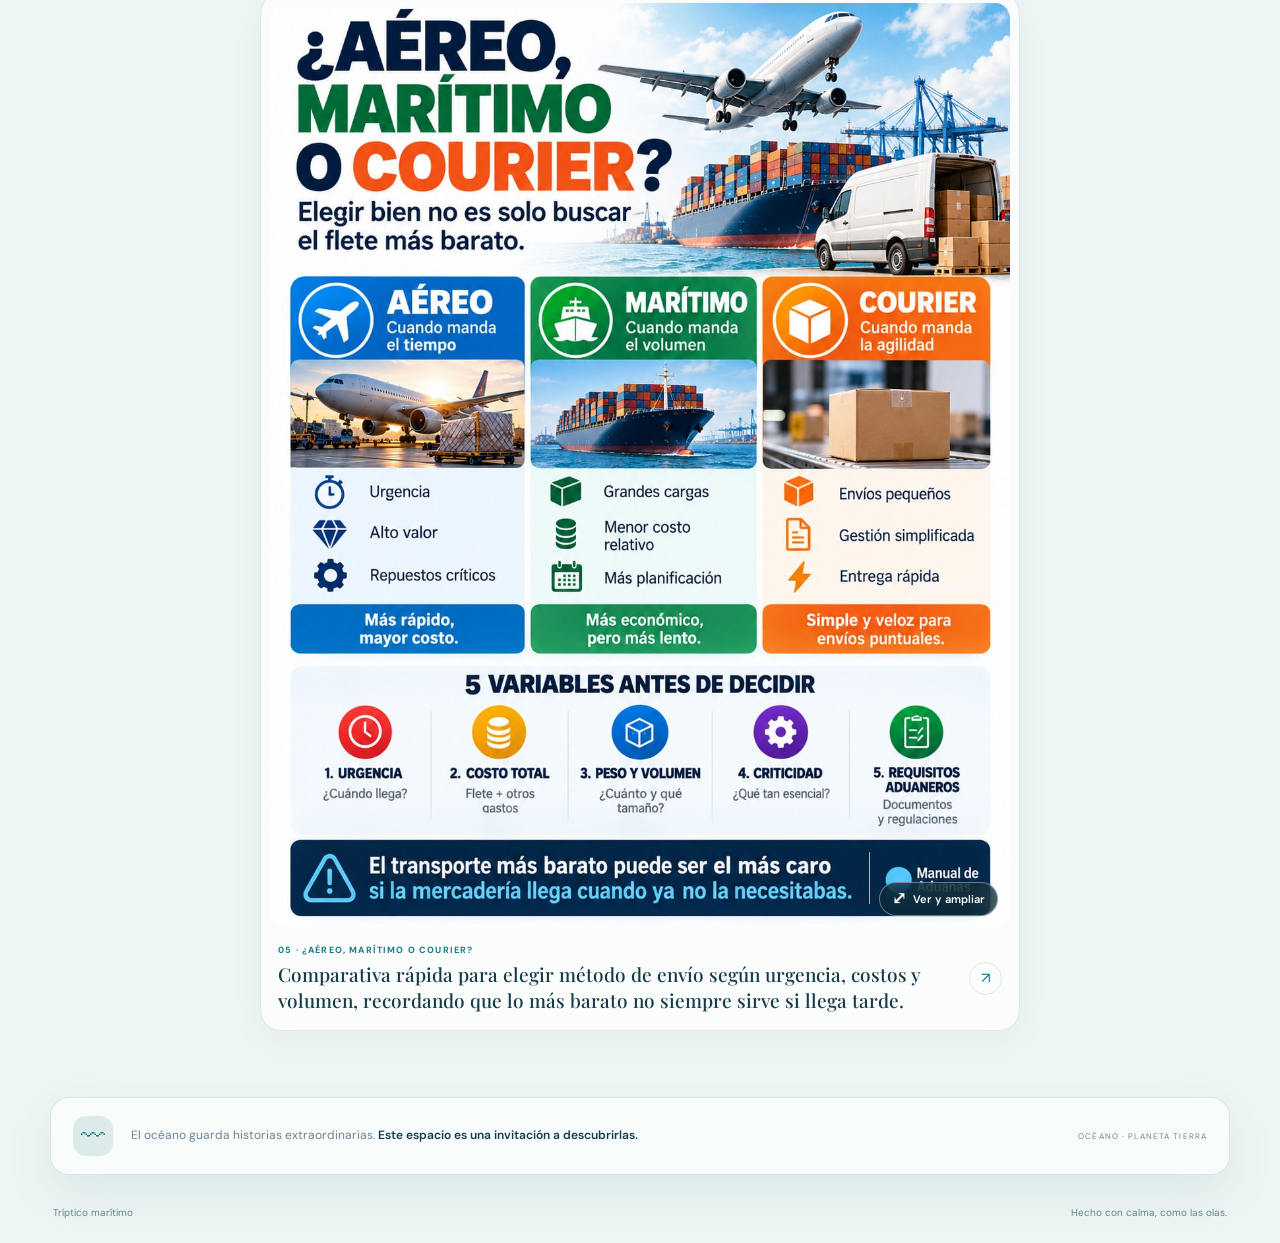
==== commit 908a155b: "Update index.html" ====
--- a/triptico/index.html
+++ b/triptico/index.html
@@ -76,7 +76,7 @@
                             <span class="image-open-label"><span aria-hidden="true">⤢</span> Ver y ampliar</span>
                         </button>
                         <div class="card-copy">
-                            <div><p class="card-category">01 · Texto</p><h3>Texto</h3></div>
+                            <div><p class="card-category">01 · El Transporte Marítimo</p><h3>La columna vertebral del comercio mundial. Es económico y masivo para conectar continentes a través de rutas y canales estratégicos.</h3></div>
                             <span class="card-arrow" aria-hidden="true">↗</span>
                         </div>
                     </article>
@@ -87,7 +87,7 @@
                             <span class="image-open-label"><span aria-hidden="true">⤢</span> Ver y ampliar</span>
                         </button>
                         <div class="card-copy">
-                            <div><p class="card-category">02 · Texto</p><h3>Texto</h3></div>
+                            <div><p class="card-category">02 · Portacontenedores Gigantes/p><h3>Los barcos más grandes del planeta (como el MSC Irina o Ever Alot), capaces de transportar más de 24,000 contenedores para optimizar el comercio global.</h3></div>
                             <span class="card-arrow" aria-hidden="true">↗</span>
                         </div>
                     </article>
@@ -98,7 +98,7 @@
                             <span class="image-open-label"><span aria-hidden="true">⤢</span> Ver y ampliar</span>
                         </button>
                         <div class="card-copy">
-                            <div><p class="card-category">03 · Texto</p><h3>Texto</h3></div>
+                            <div><p class="card-category">03 · Anatomía del Buque</p><h3>Estructura interna y técnica de un portacontenedores moderno, mostrando desde su sala de máquinas hasta el proceso de carga en puertos.</h3></div>
                             <span class="card-arrow" aria-hidden="true">↗</span>
                         </div>
                     </article>
@@ -106,11 +106,11 @@
                 <div class="triptych-grid">
                     <article class="triptych-card">
                         <button class="image-open" type="button" aria-label="Ver el tríptico en pantalla completa">
-                            <img src="Imagen4.png" alt="Cuarto tríptico marítimo">
-                            <span class="image-open-label"><span aria-hidden="true">⤢</span> Ver y ampliar</span>
-                        </button>
-                        <div class="card-copy">
-                            <div><p class="card-category">04 · Texto</p><h3>Texto</h3></div>
+                            <img src="Imagen4.jpg" alt="Cuarto tríptico marítimo">
+                            <span class="image-open-label"><span aria-hidden="true">⤢</span> Ver y ampliar</span>
+                        </button>
+                        <div class="card-copy">
+                            <div><p class="card-category">04 · Tipos de Contenedores</p><h3>Guía visual de contenedores especializados: secos para carga general, refrigerados para alimentos, tanques para líquidos y plataformas para maquinaria.</h3></div>
                             <span class="card-arrow" aria-hidden="true">↗</span>
                         </div>
                     </article>
@@ -118,11 +118,11 @@
                     <div class="triptych-grid">
                     <article class="triptych-card">
                         <button class="image-open" type="button" aria-label="Ver el tríptico en pantalla completa">
-                            <img src="Imagen5.png" alt="Quinto tríptico marítimo">
-                            <span class="image-open-label"><span aria-hidden="true">⤢</span> Ver y ampliar</span>
-                        </button>
-                        <div class="card-copy">
-                            <div><p class="card-category">05 · Texto</p><h3>Texto</h3></div>
+                            <img src="Imagen5.jpg" alt="Quinto tríptico marítimo">
+                            <span class="image-open-label"><span aria-hidden="true">⤢</span> Ver y ampliar</span>
+                        </button>
+                        <div class="card-copy">
+                            <div><p class="card-category">05 · ¿Aéreo, Marítimo o Courier?</p><h3>Comparativa rápida para elegir método de envío según urgencia, costos y volumen, recordando que lo más barato no siempre sirve si llega tarde.</h3></div>
                             <span class="card-arrow" aria-hidden="true">↗</span>
                         </div>
                     </article>
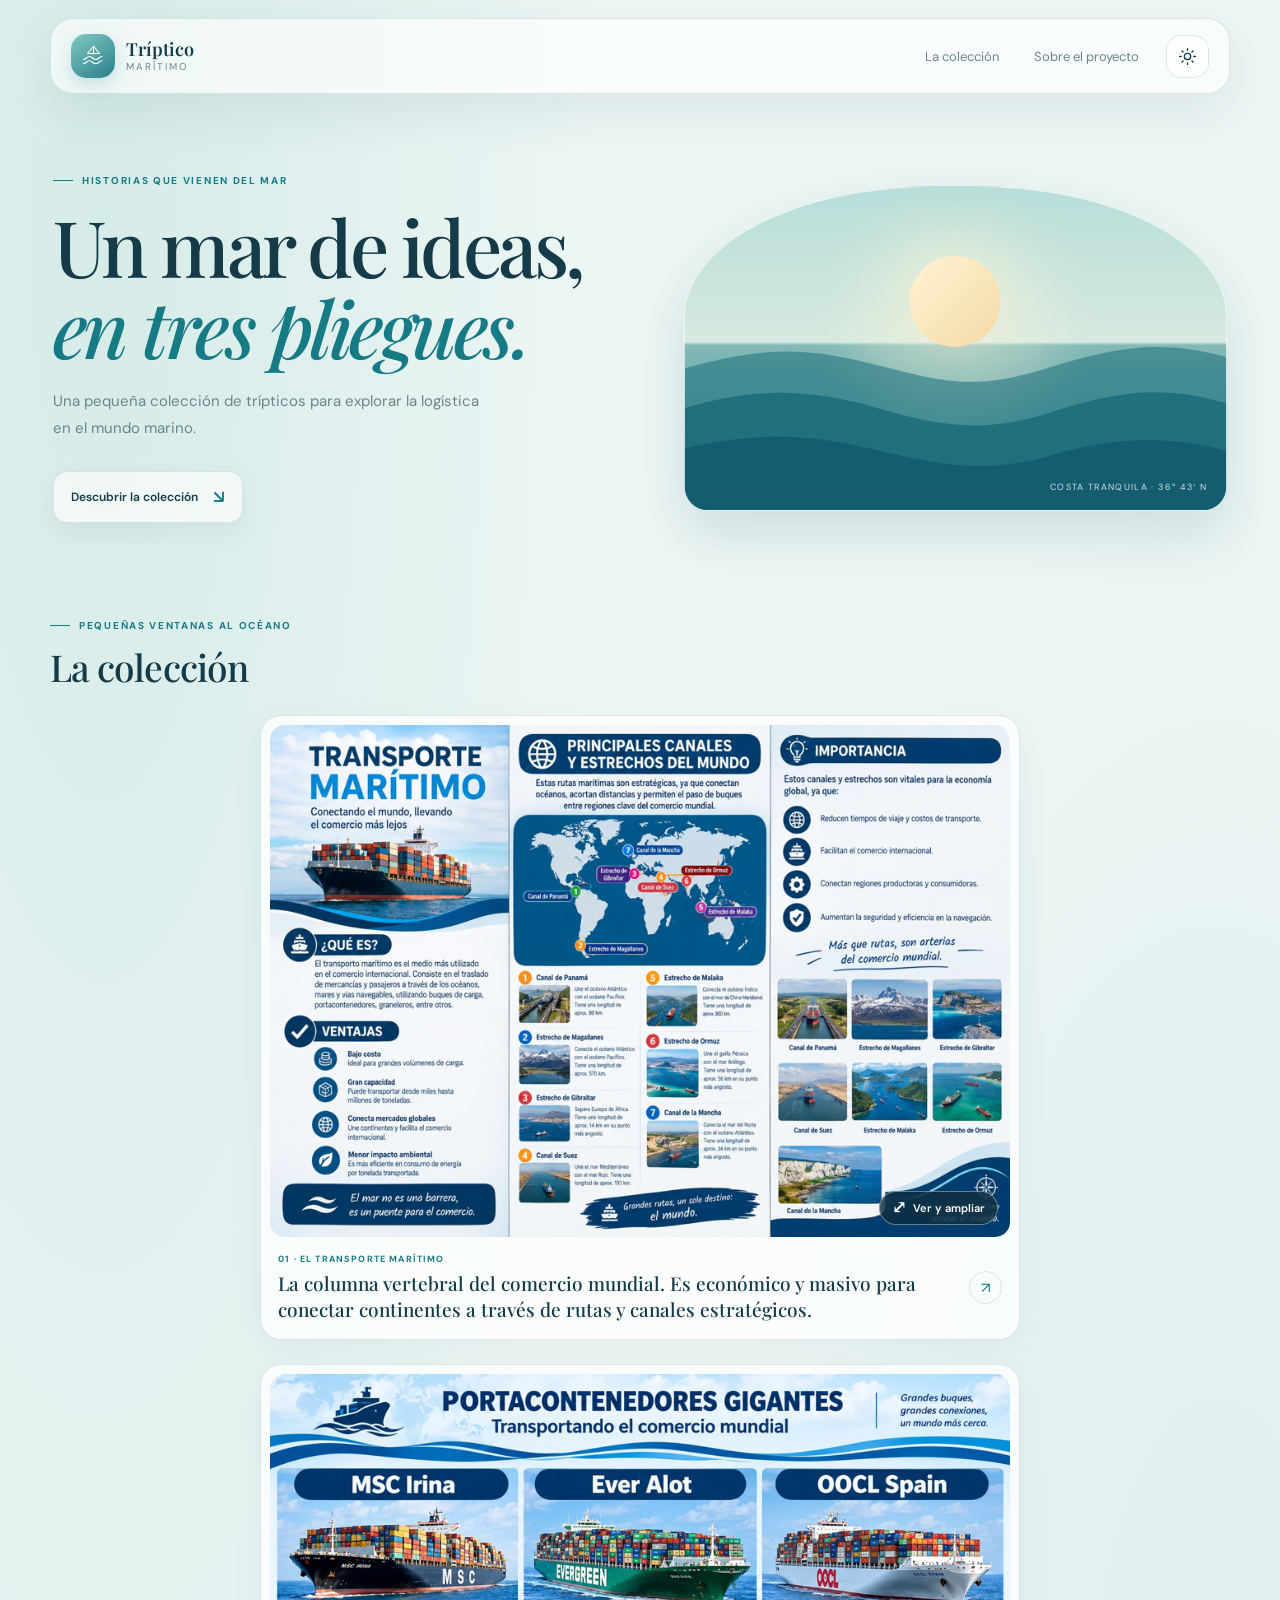
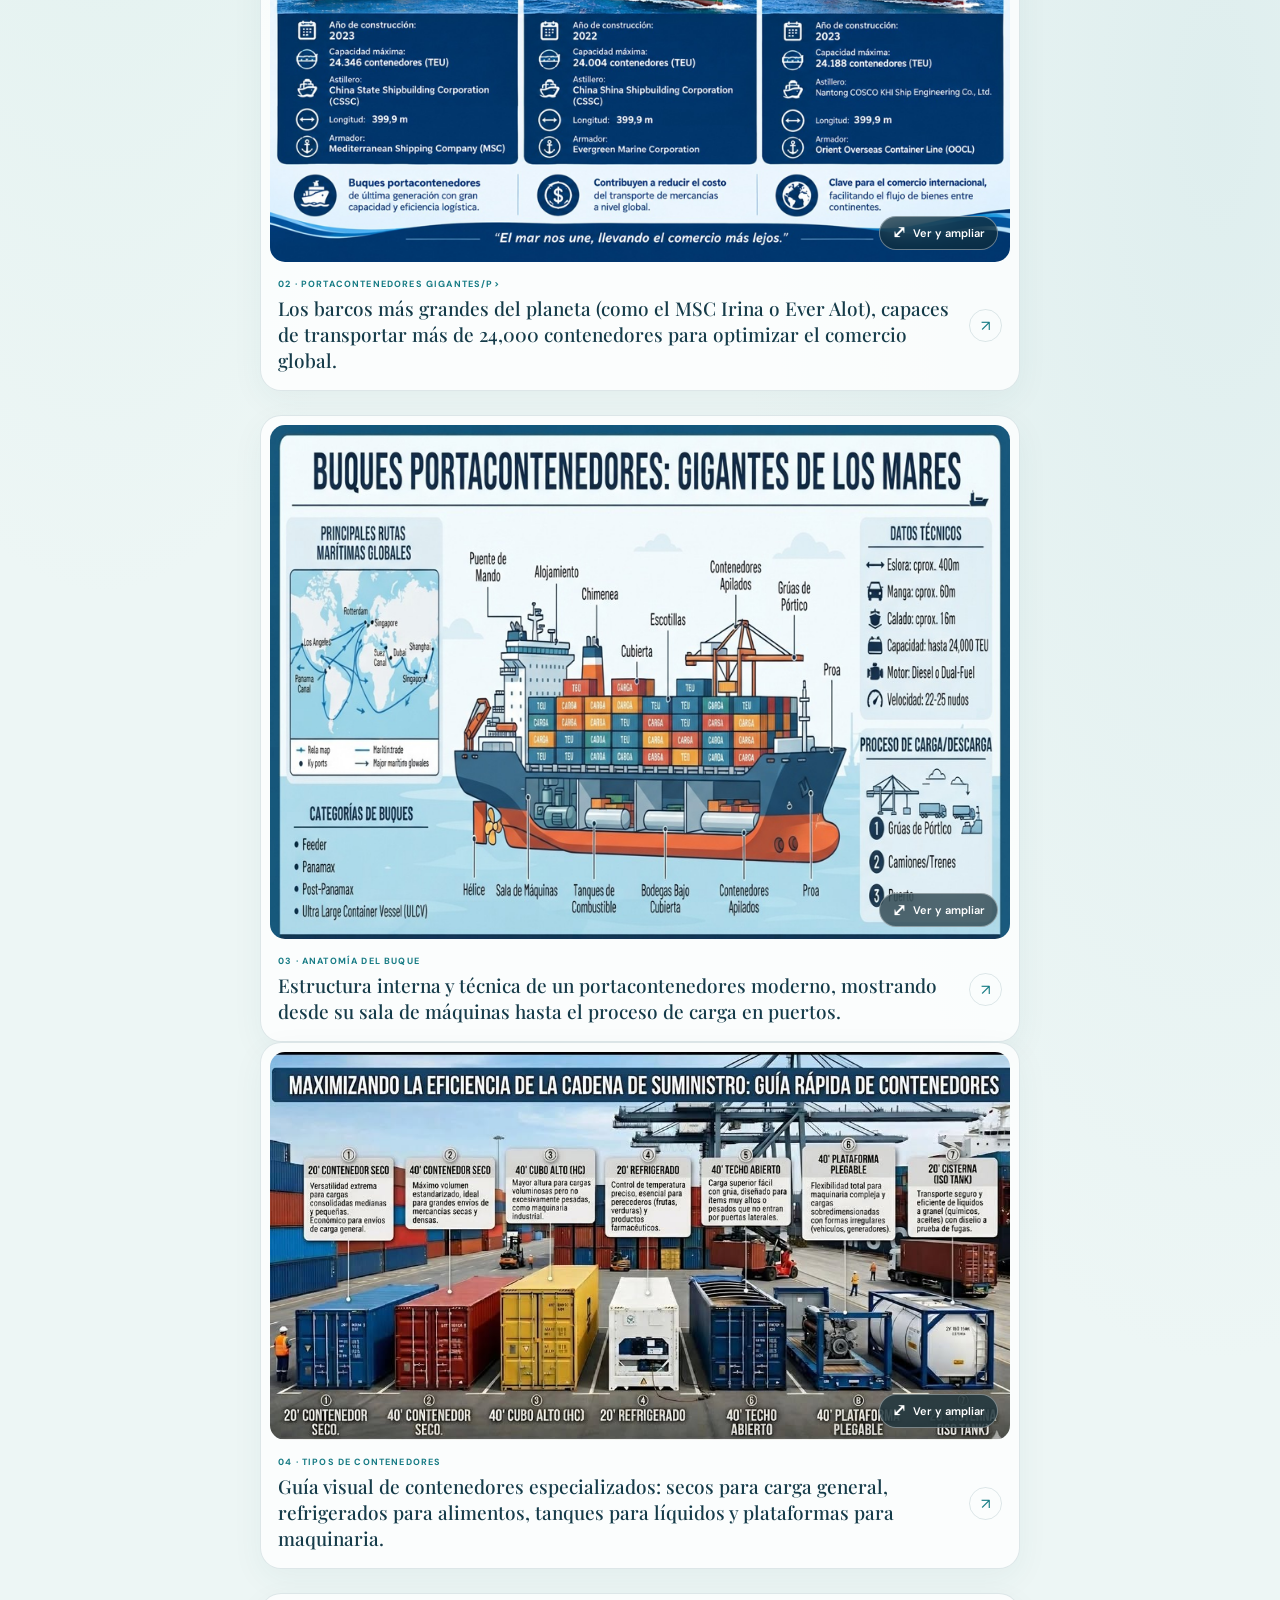
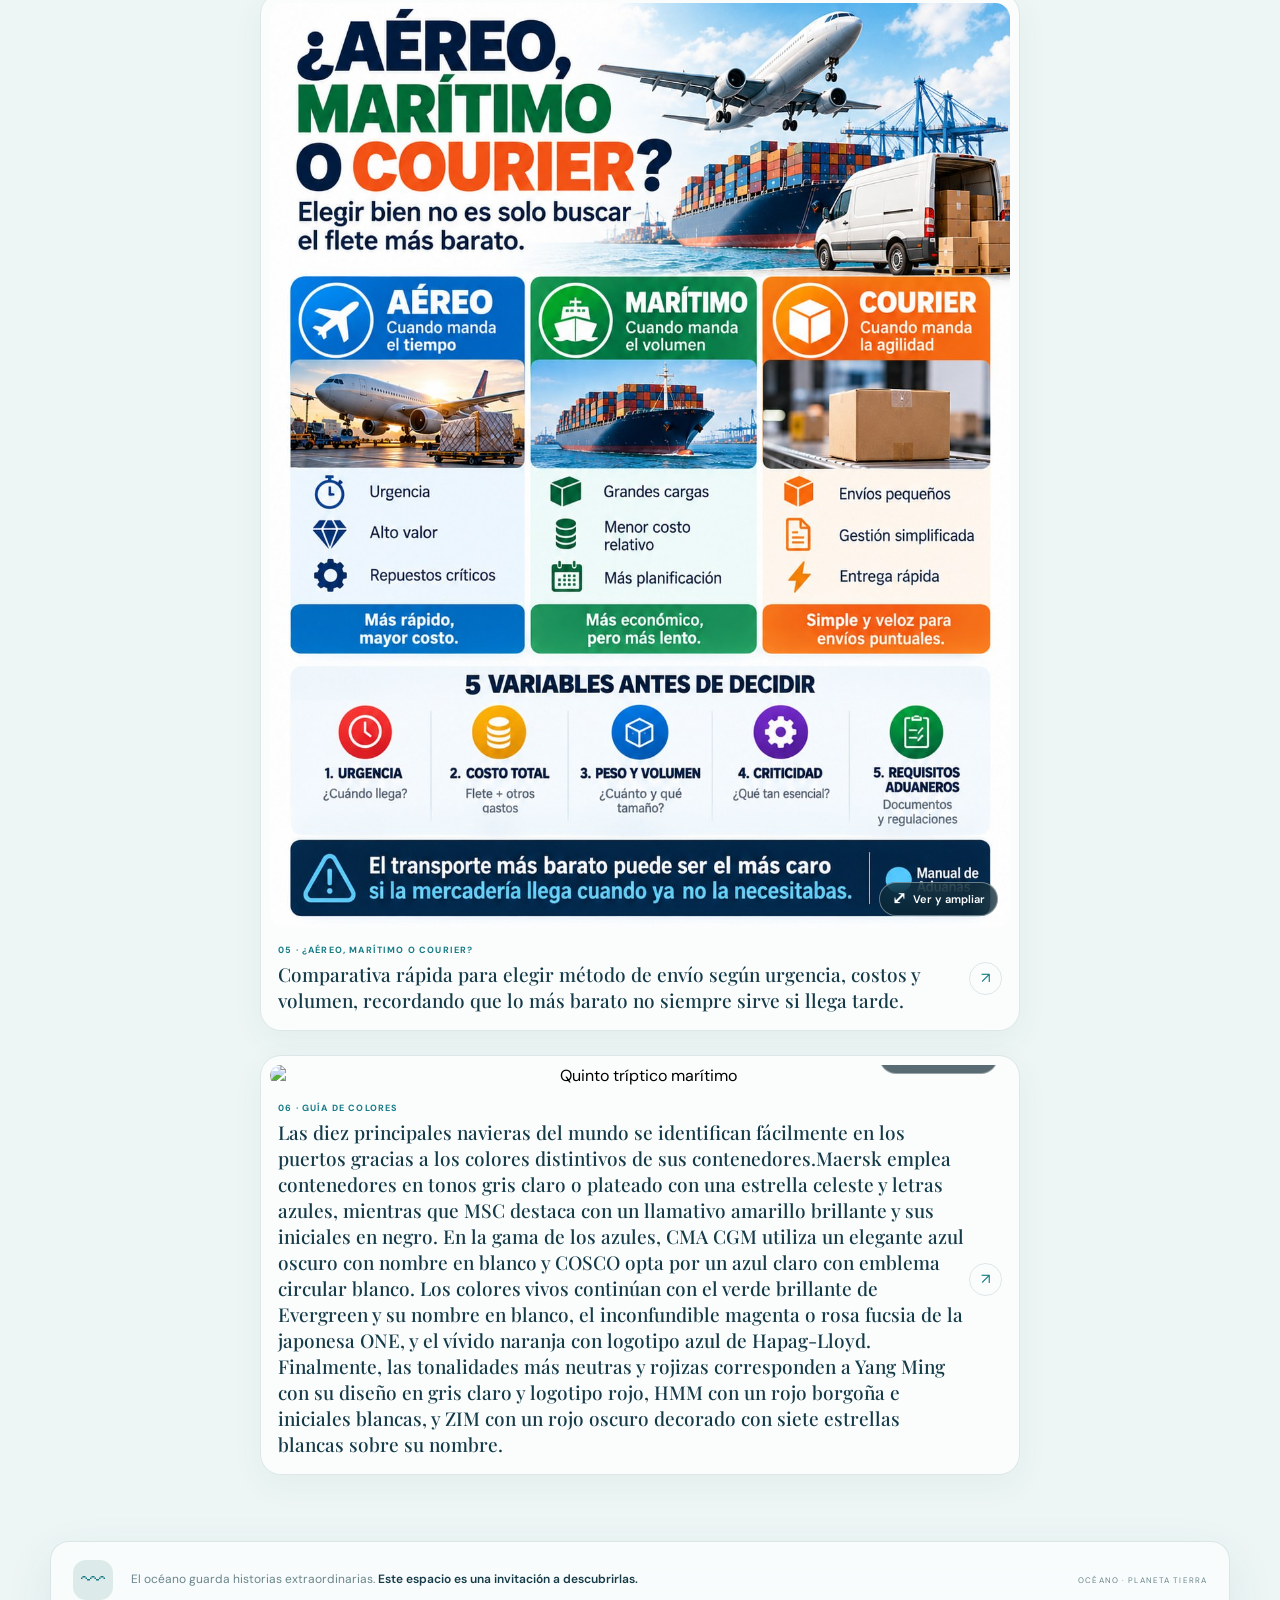
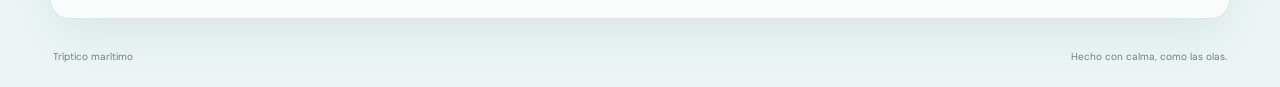
==== commit b4eefa97: "Actualizar index.html" ====
--- a/triptico/index.html
+++ b/triptico/index.html
@@ -125,6 +125,19 @@
                             <div><p class="card-category">05 · ¿Aéreo, Marítimo o Courier?</p><h3>Comparativa rápida para elegir método de envío según urgencia, costos y volumen, recordando que lo más barato no siempre sirve si llega tarde.</h3></div>
                             <span class="card-arrow" aria-hidden="true">↗</span>
                         </div>
+                    </article>
+
+<div class="triptych-grid">
+                    <article class="triptych-card">
+                        <button class="image-open" type="button" aria-label="Ver el tríptico en pantalla completa">
+                            <img src="Imagen6.jpg" alt="Quinto tríptico marítimo">
+                            <span class="image-open-label"><span aria-hidden="true">⤢</span> Ver y ampliar</span>
+                        </button>
+                        <div class="card-copy">
+                            <div><p class="card-category">06 · Guía de colores</p><h3>Las diez principales navieras del mundo se identifican fácilmente en los puertos gracias a los colores distintivos de sus contenedores.
+​Maersk emplea contenedores en tonos gris claro o plateado con una estrella celeste y letras azules, mientras que MSC destaca con un llamativo amarillo brillante y sus iniciales en negro. En la gama de los azules, CMA CGM utiliza un elegante azul oscuro con nombre en blanco y COSCO opta por un azul claro con emblema circular blanco. Los colores vivos continúan con el verde brillante de Evergreen y su nombre en blanco, el inconfundible magenta o rosa fucsia de la japonesa ONE, y el vívido naranja con logotipo azul de Hapag-Lloyd. Finalmente, las tonalidades más neutras y rojizas corresponden a Yang Ming con su diseño en gris claro y logotipo rojo, HMM con un rojo borgoña e iniciales blancas, y ZIM con un rojo oscuro decorado con siete estrellas blancas sobre su nombre.</h3></div>
+                            <span class="card-arrow" aria-hidden="true">↗</span>
+                        </div>
                     </article>
             </section>
 
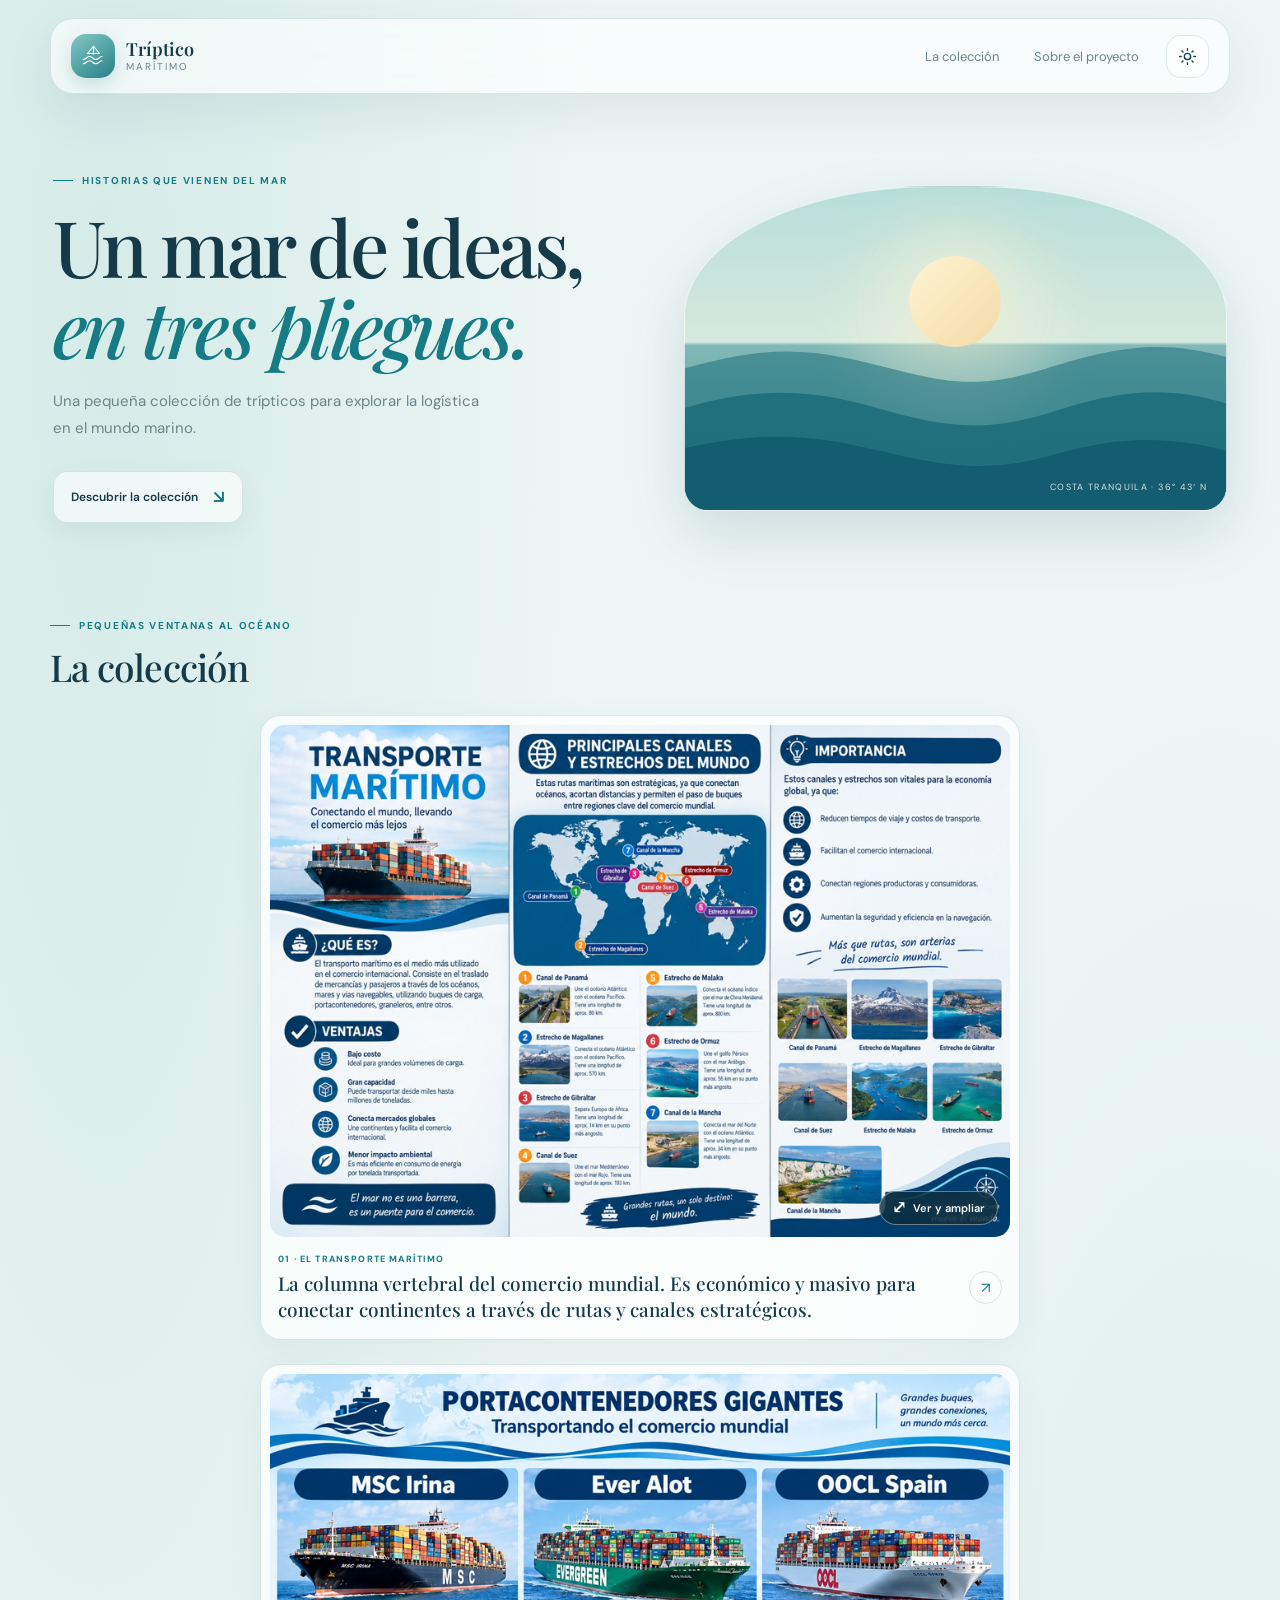
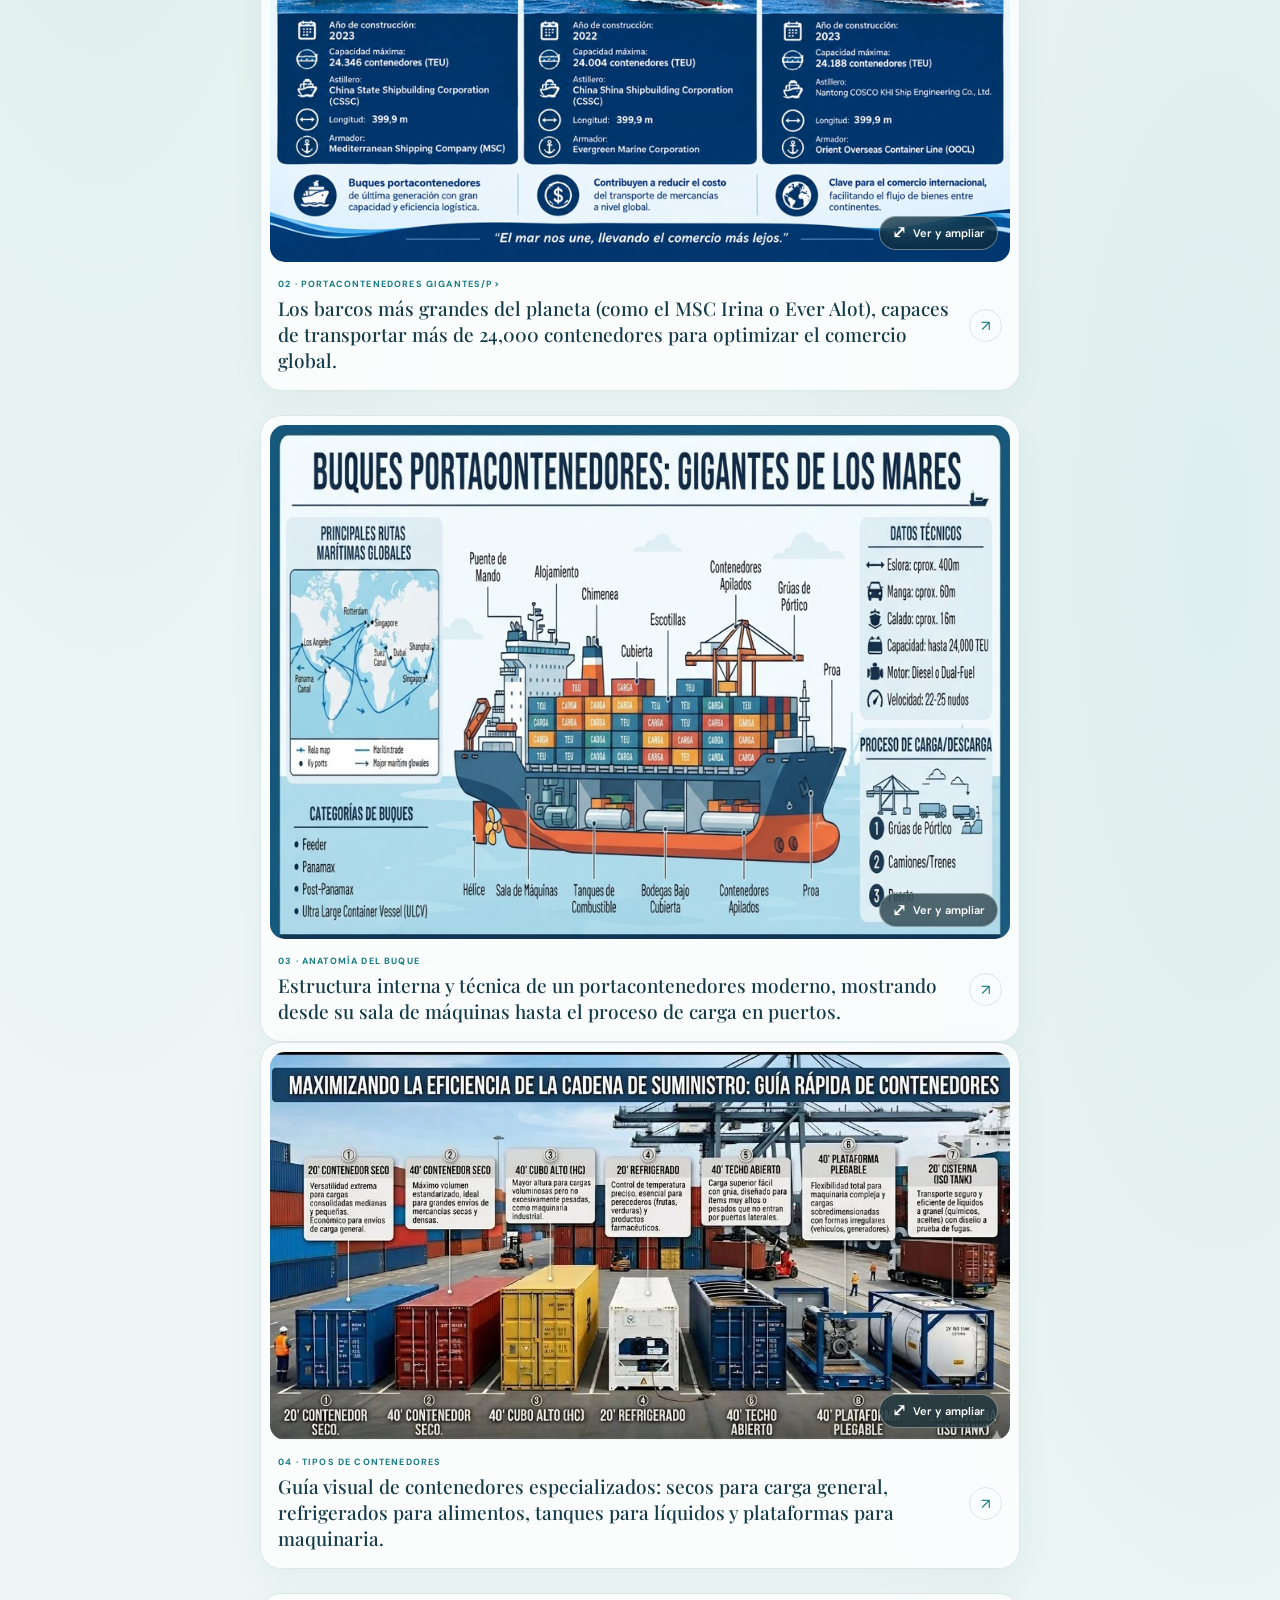
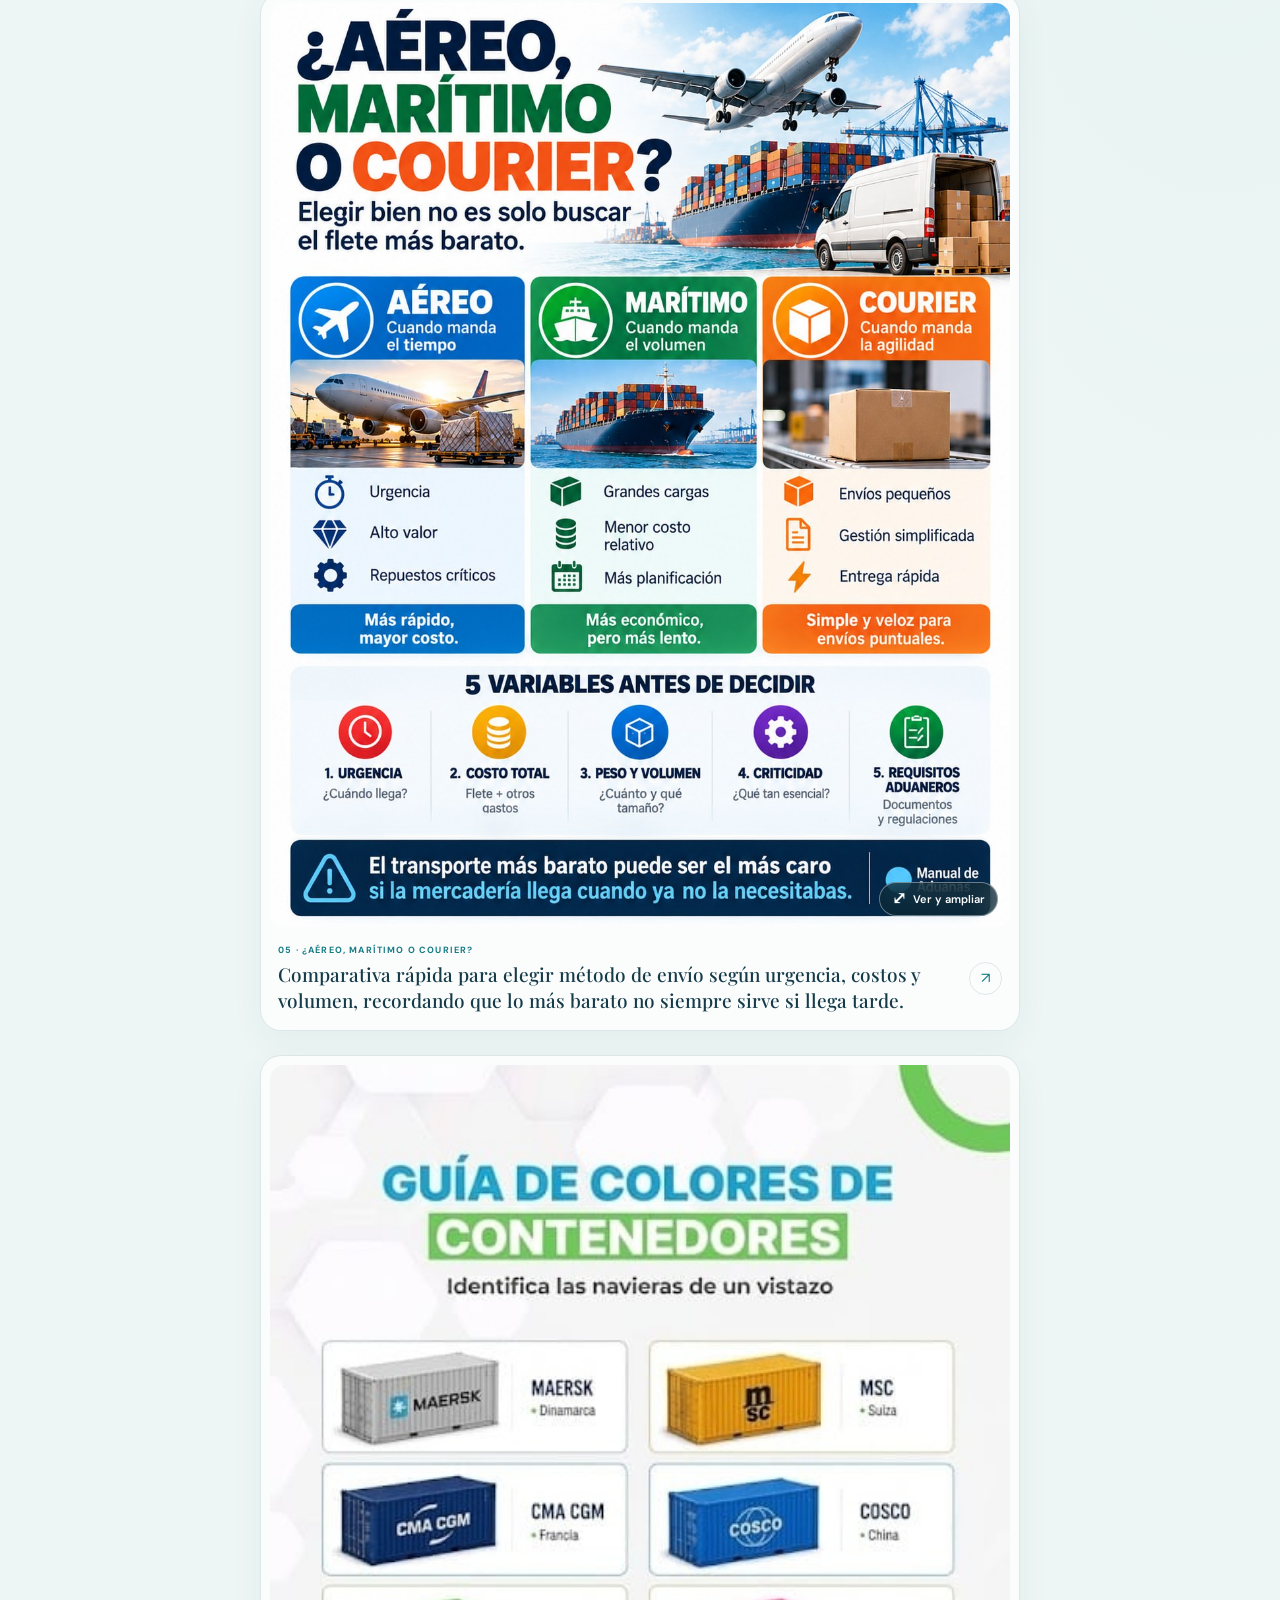
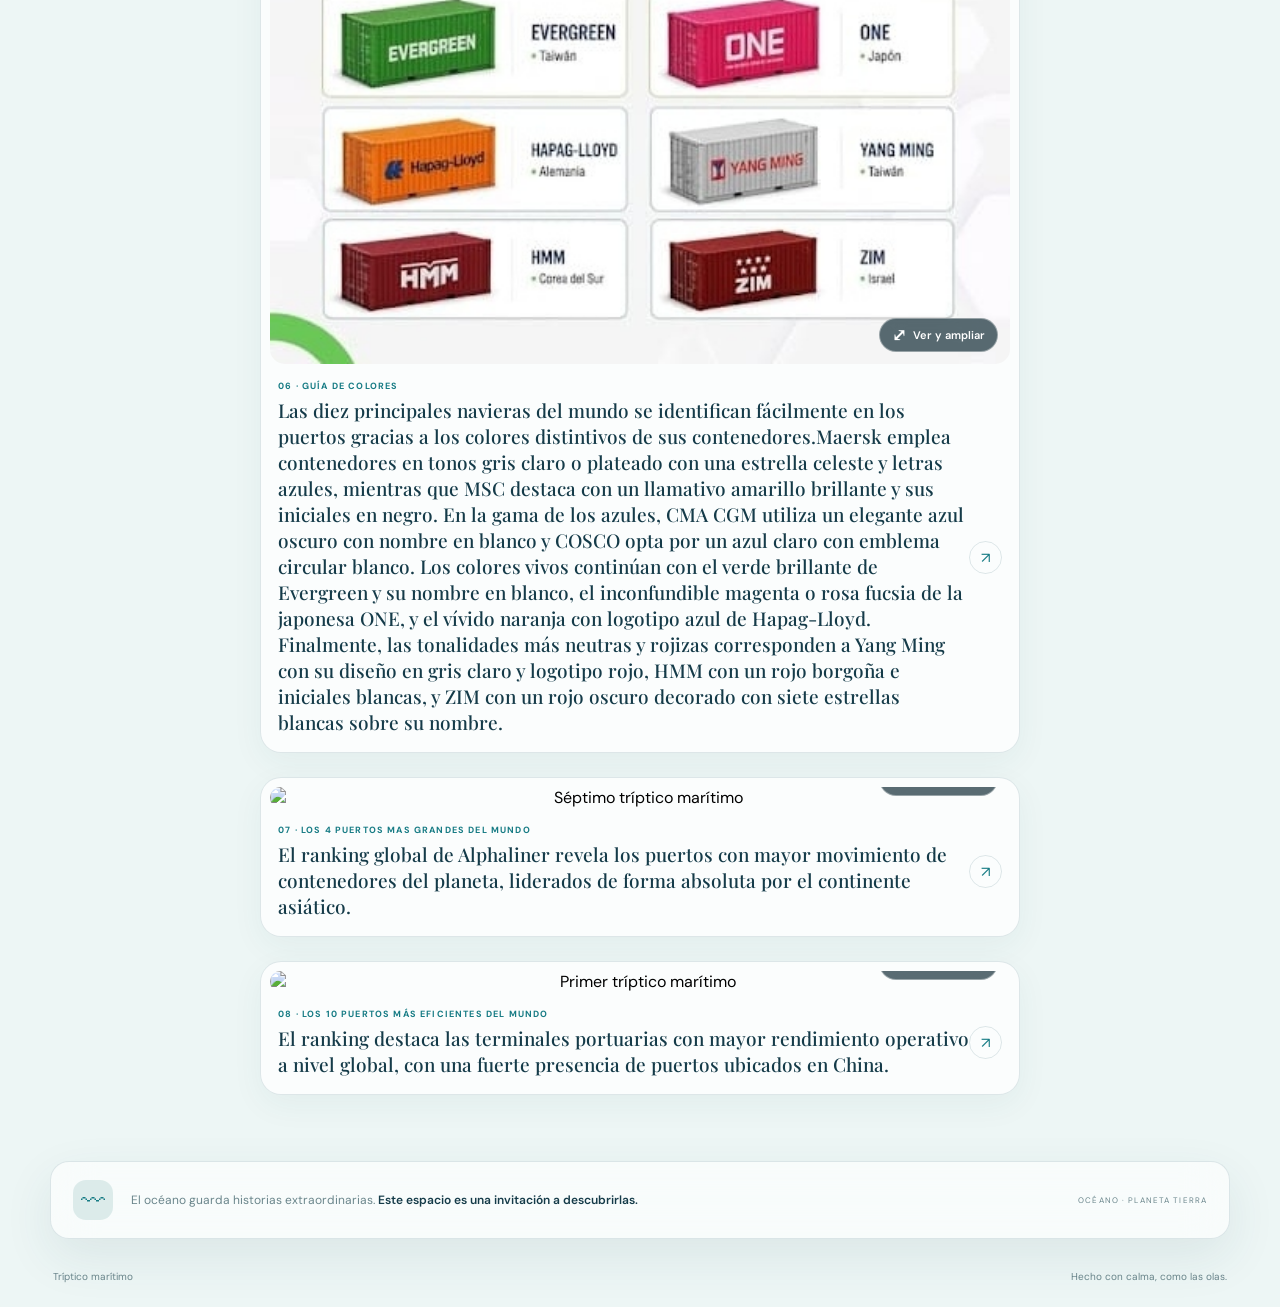
==== commit 7abc30b5: "Actualizar index.html" ====
--- a/triptico/index.html
+++ b/triptico/index.html
@@ -138,6 +138,30 @@
 ​Maersk emplea contenedores en tonos gris claro o plateado con una estrella celeste y letras azules, mientras que MSC destaca con un llamativo amarillo brillante y sus iniciales en negro. En la gama de los azules, CMA CGM utiliza un elegante azul oscuro con nombre en blanco y COSCO opta por un azul claro con emblema circular blanco. Los colores vivos continúan con el verde brillante de Evergreen y su nombre en blanco, el inconfundible magenta o rosa fucsia de la japonesa ONE, y el vívido naranja con logotipo azul de Hapag-Lloyd. Finalmente, las tonalidades más neutras y rojizas corresponden a Yang Ming con su diseño en gris claro y logotipo rojo, HMM con un rojo borgoña e iniciales blancas, y ZIM con un rojo oscuro decorado con siete estrellas blancas sobre su nombre.</h3></div>
                             <span class="card-arrow" aria-hidden="true">↗</span>
                         </div>
+                    </article>
+
+<div class="triptych-grid">
+                    <article class="triptych-card">
+                        <button class="image-open" type="button" aria-label="Ver el tríptico en pantalla completa">
+                            <img src="Imagen7.jpg" alt="Séptimo tríptico marítimo">
+                            <span class="image-open-label"><span aria-hidden="true">⤢</span> Ver y ampliar</span>
+                        </button>
+                        <div class="card-copy">
+                            <div><p class="card-category">07 · Los 4 puertos mas grandes del mundo</p><h3>El ranking global de Alphaliner revela los puertos con mayor movimiento de contenedores del planeta, liderados de forma absoluta por el continente asiático.</h3></div>
+                            <span class="card-arrow" aria-hidden="true">↗</span>
+                        </div>
+                    </article>
+
+<div class="triptych-grid">
+                    <article class="triptych-card">
+                        <button class="image-open" type="button" aria-label="Ver el tríptico en pantalla completa">
+                            <img src="Imagen8.jpg" alt="Primer tríptico marítimo">
+                            <span class="image-open-label"><span aria-hidden="true">⤢</span> Ver y ampliar</span>
+                        </button>
+                        <div class="card-copy">
+                            <div><p class="card-category">08 · Los 10 puertos más eficientes del mundo</p><h3>El ranking destaca las terminales portuarias con mayor rendimiento operativo a nivel global, con una fuerte presencia de puertos ubicados en China.</h3></div>
+                            <span class="card-arrow" aria-hidden="true">↗</span>
+                        </div>
                     </article>
             </section>
 
